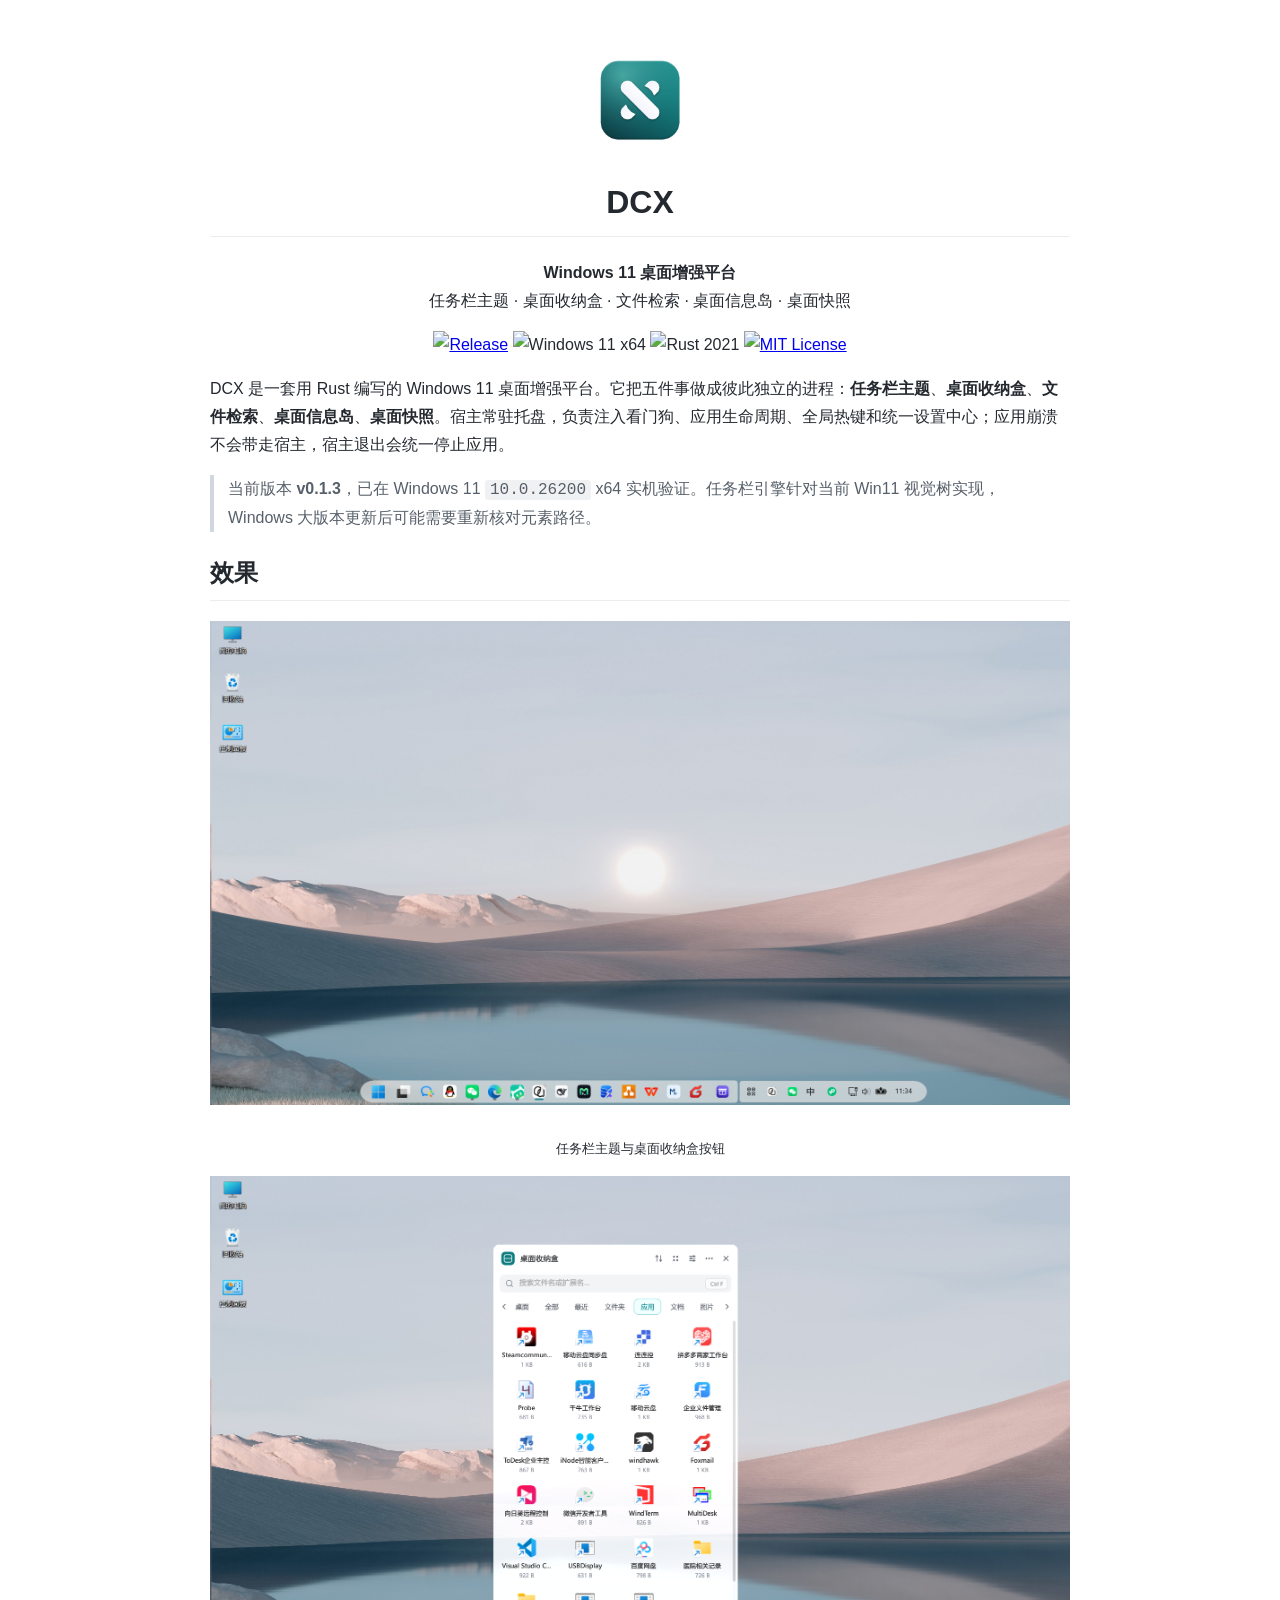
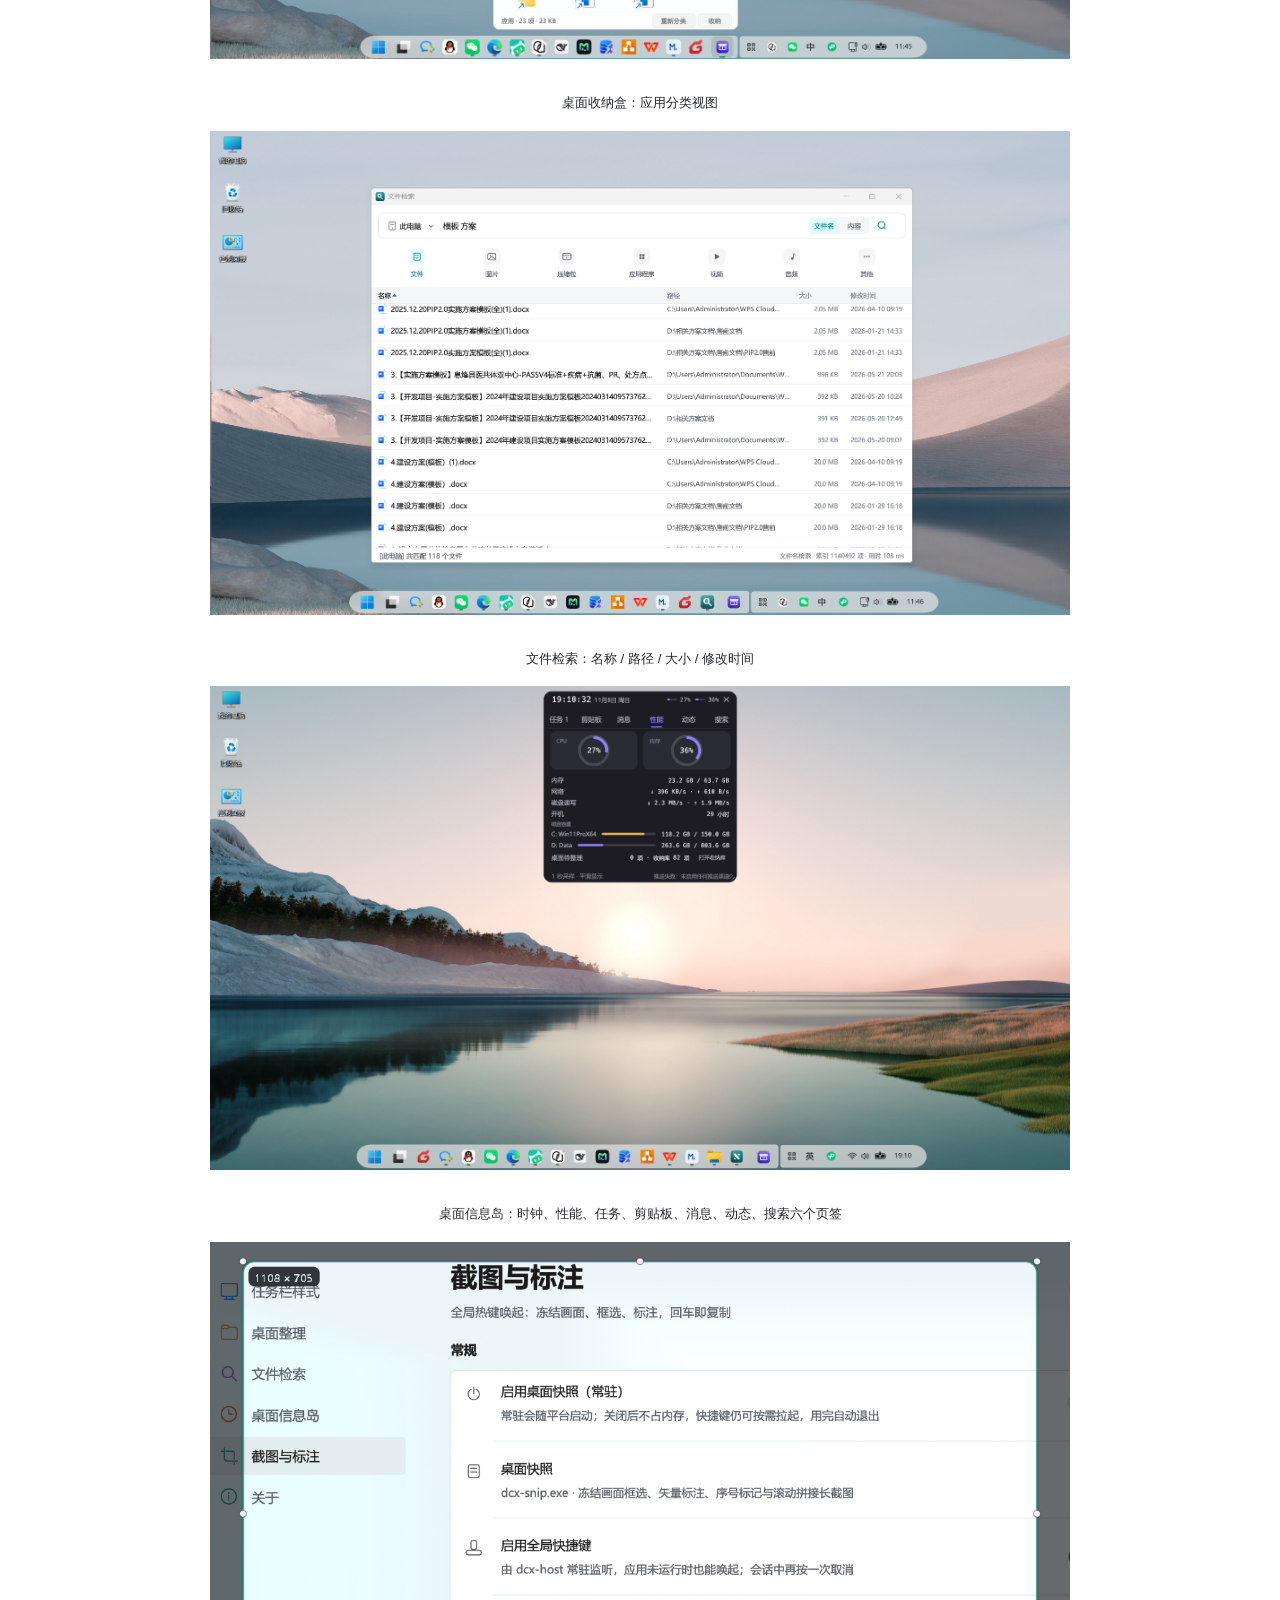
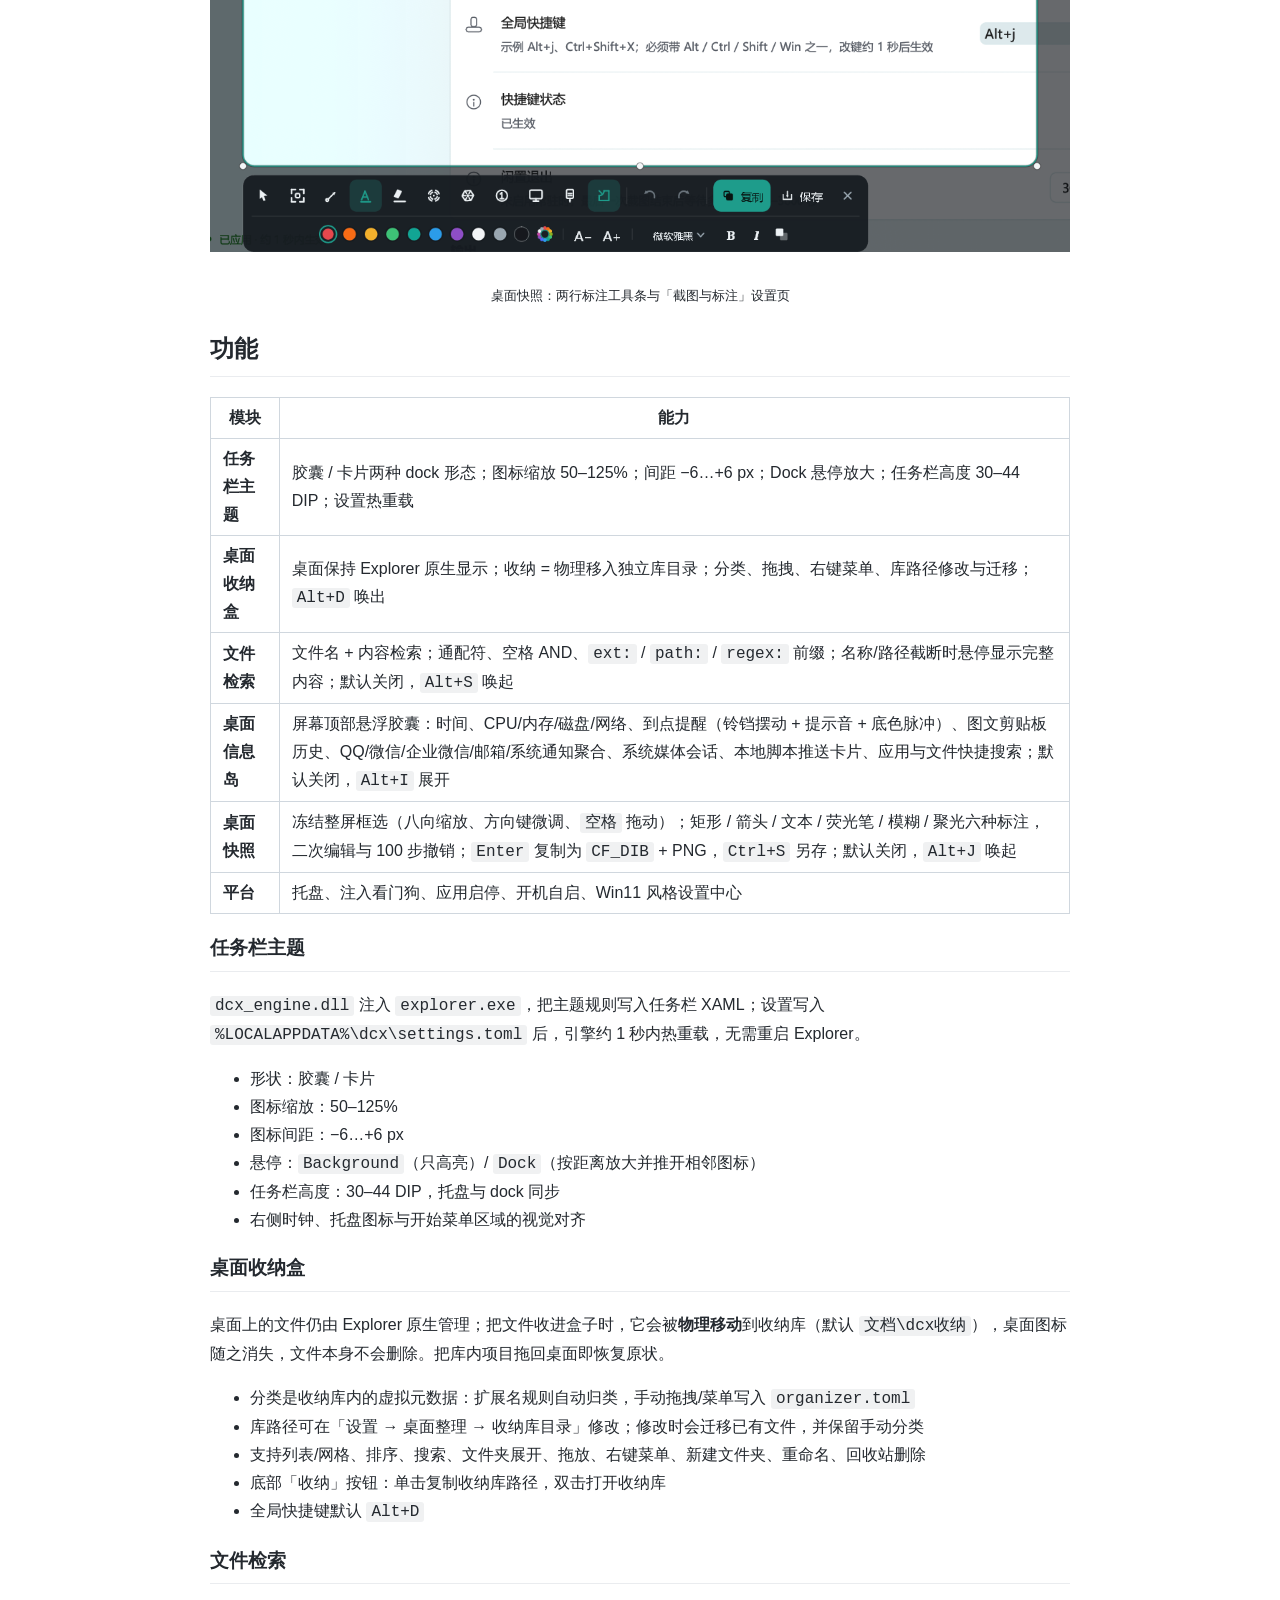
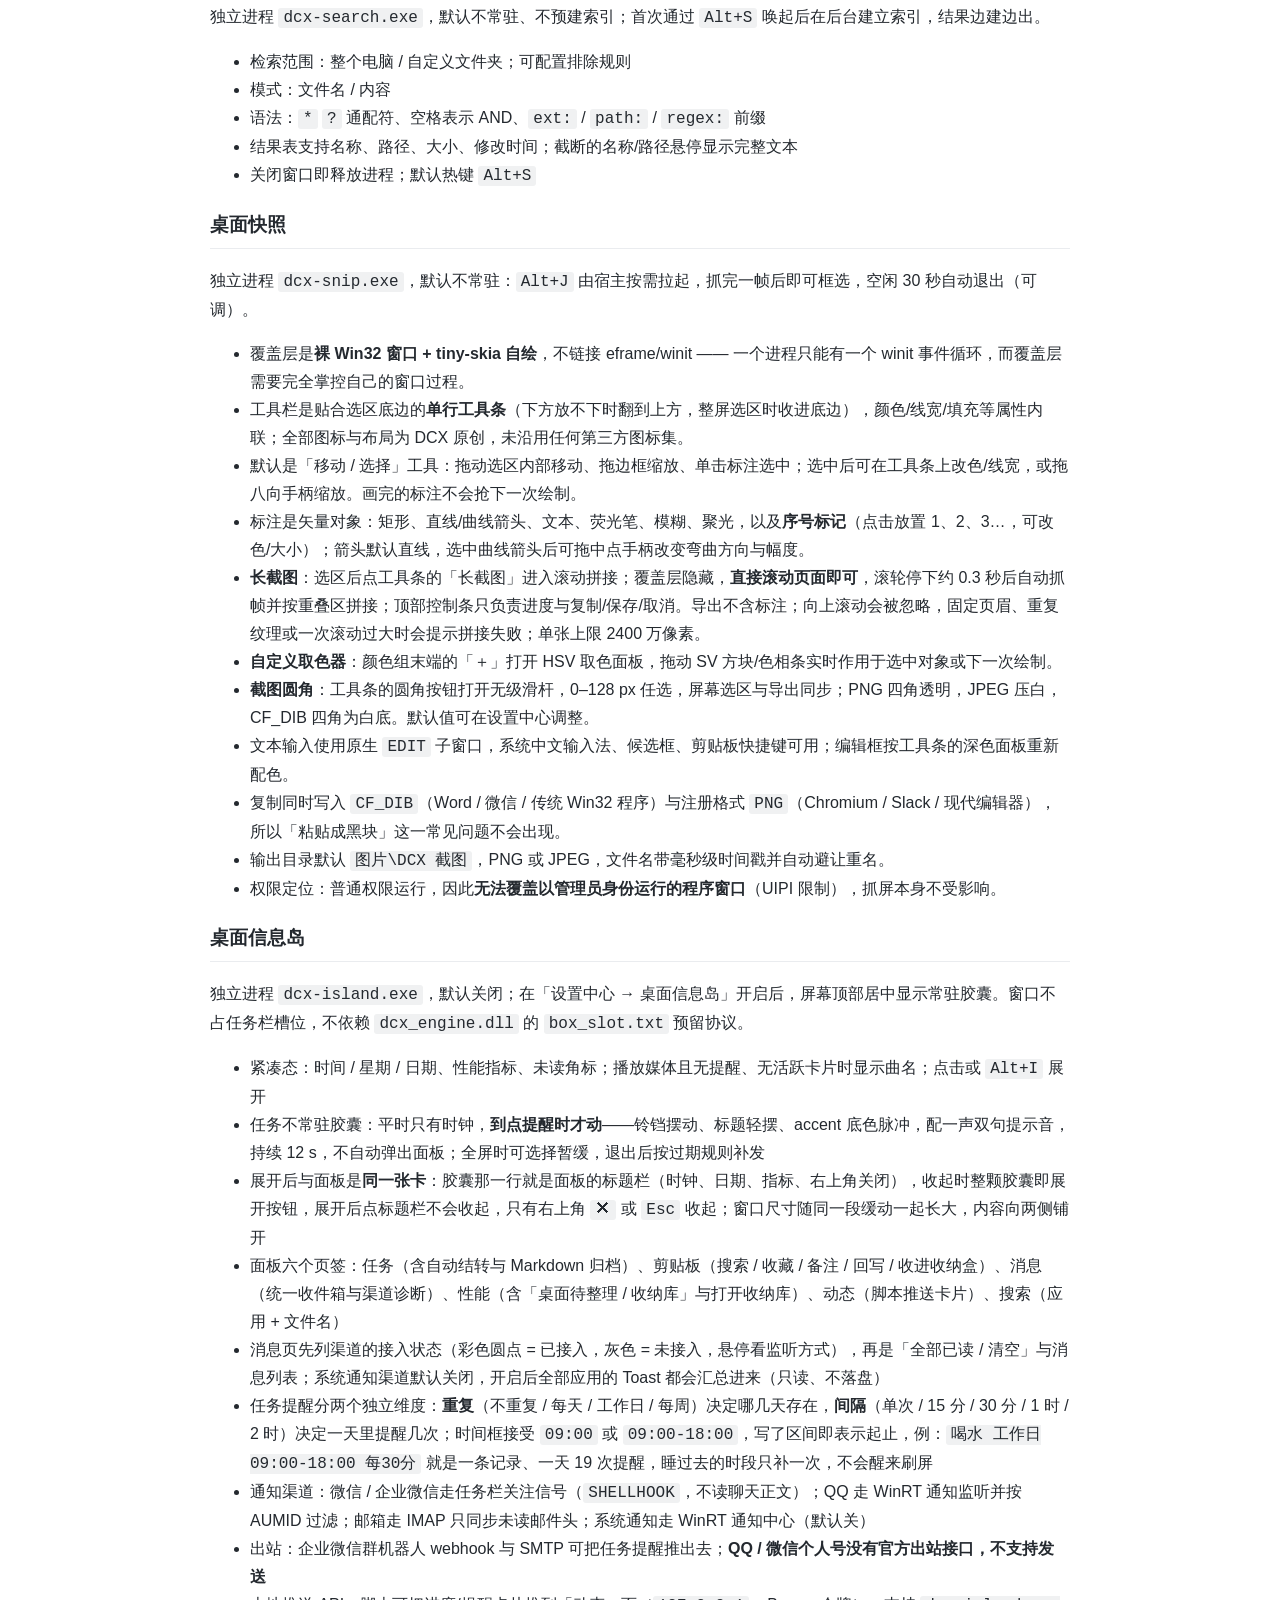
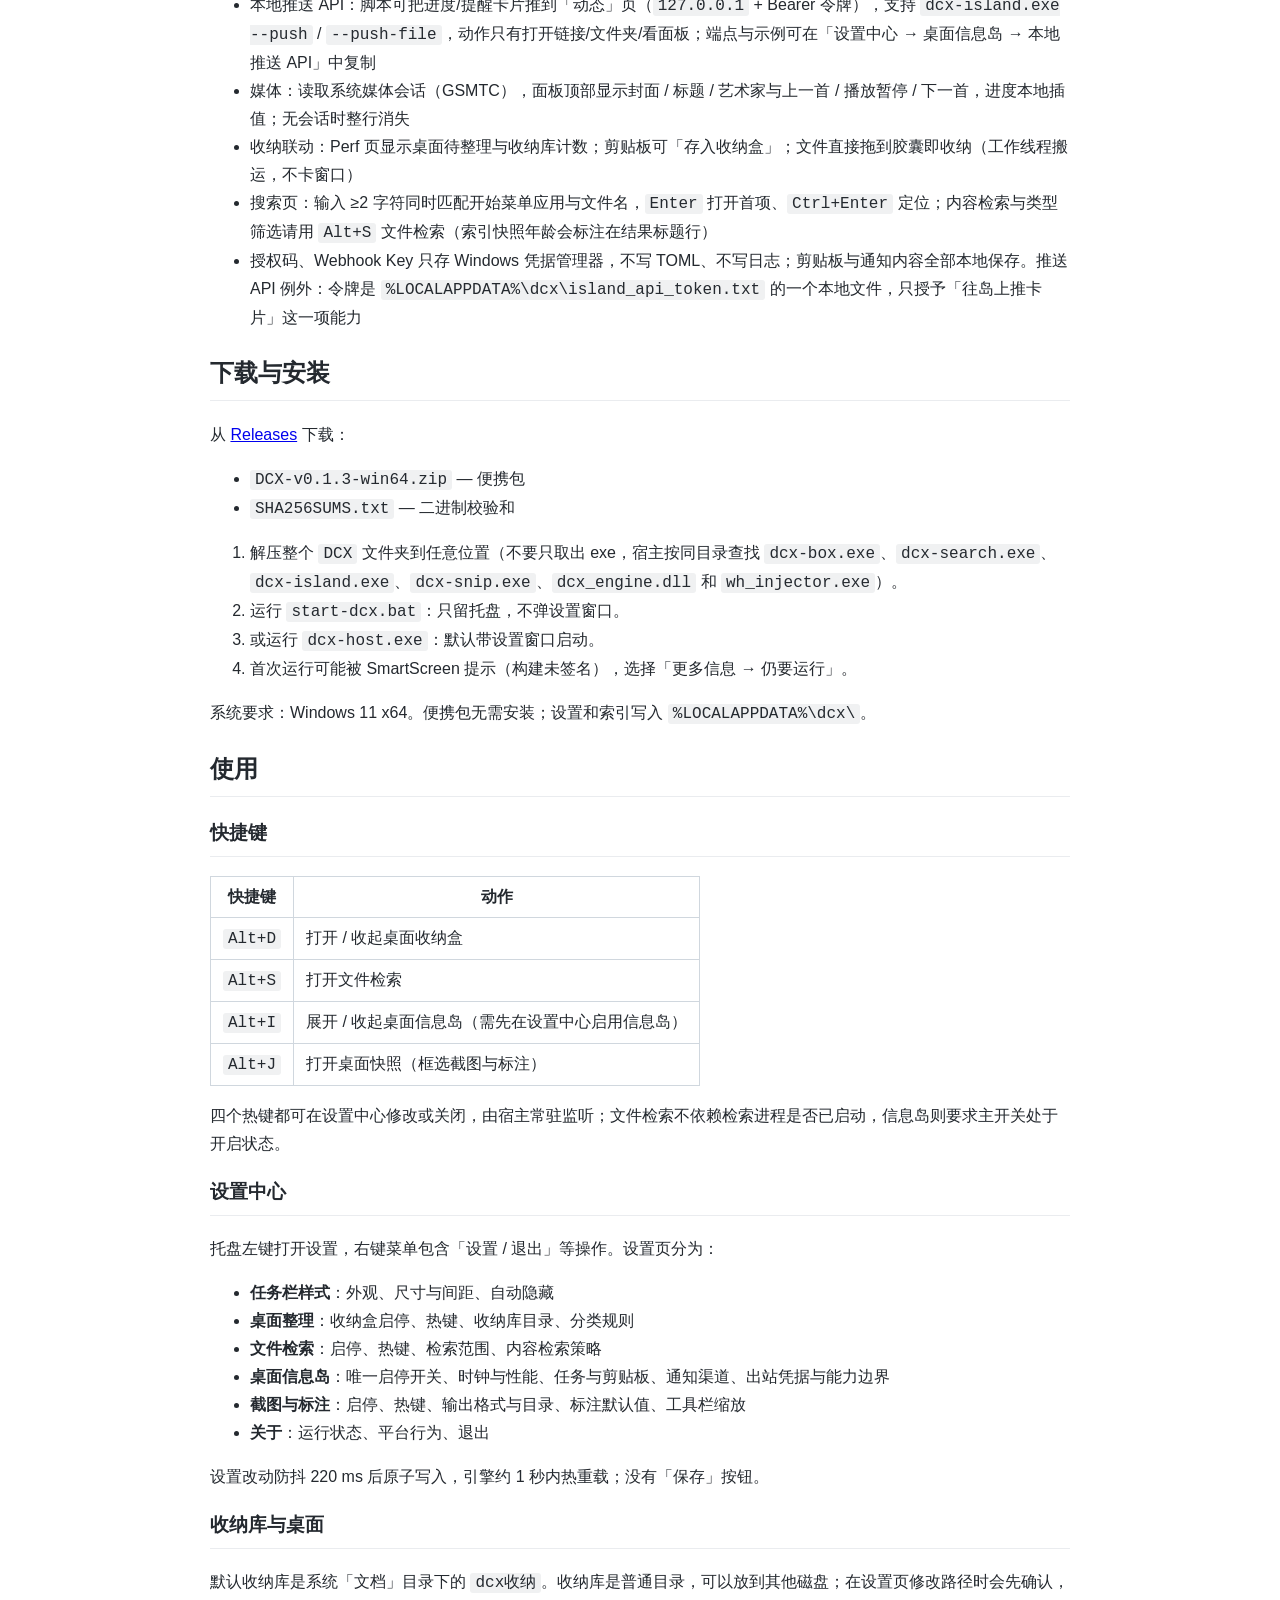
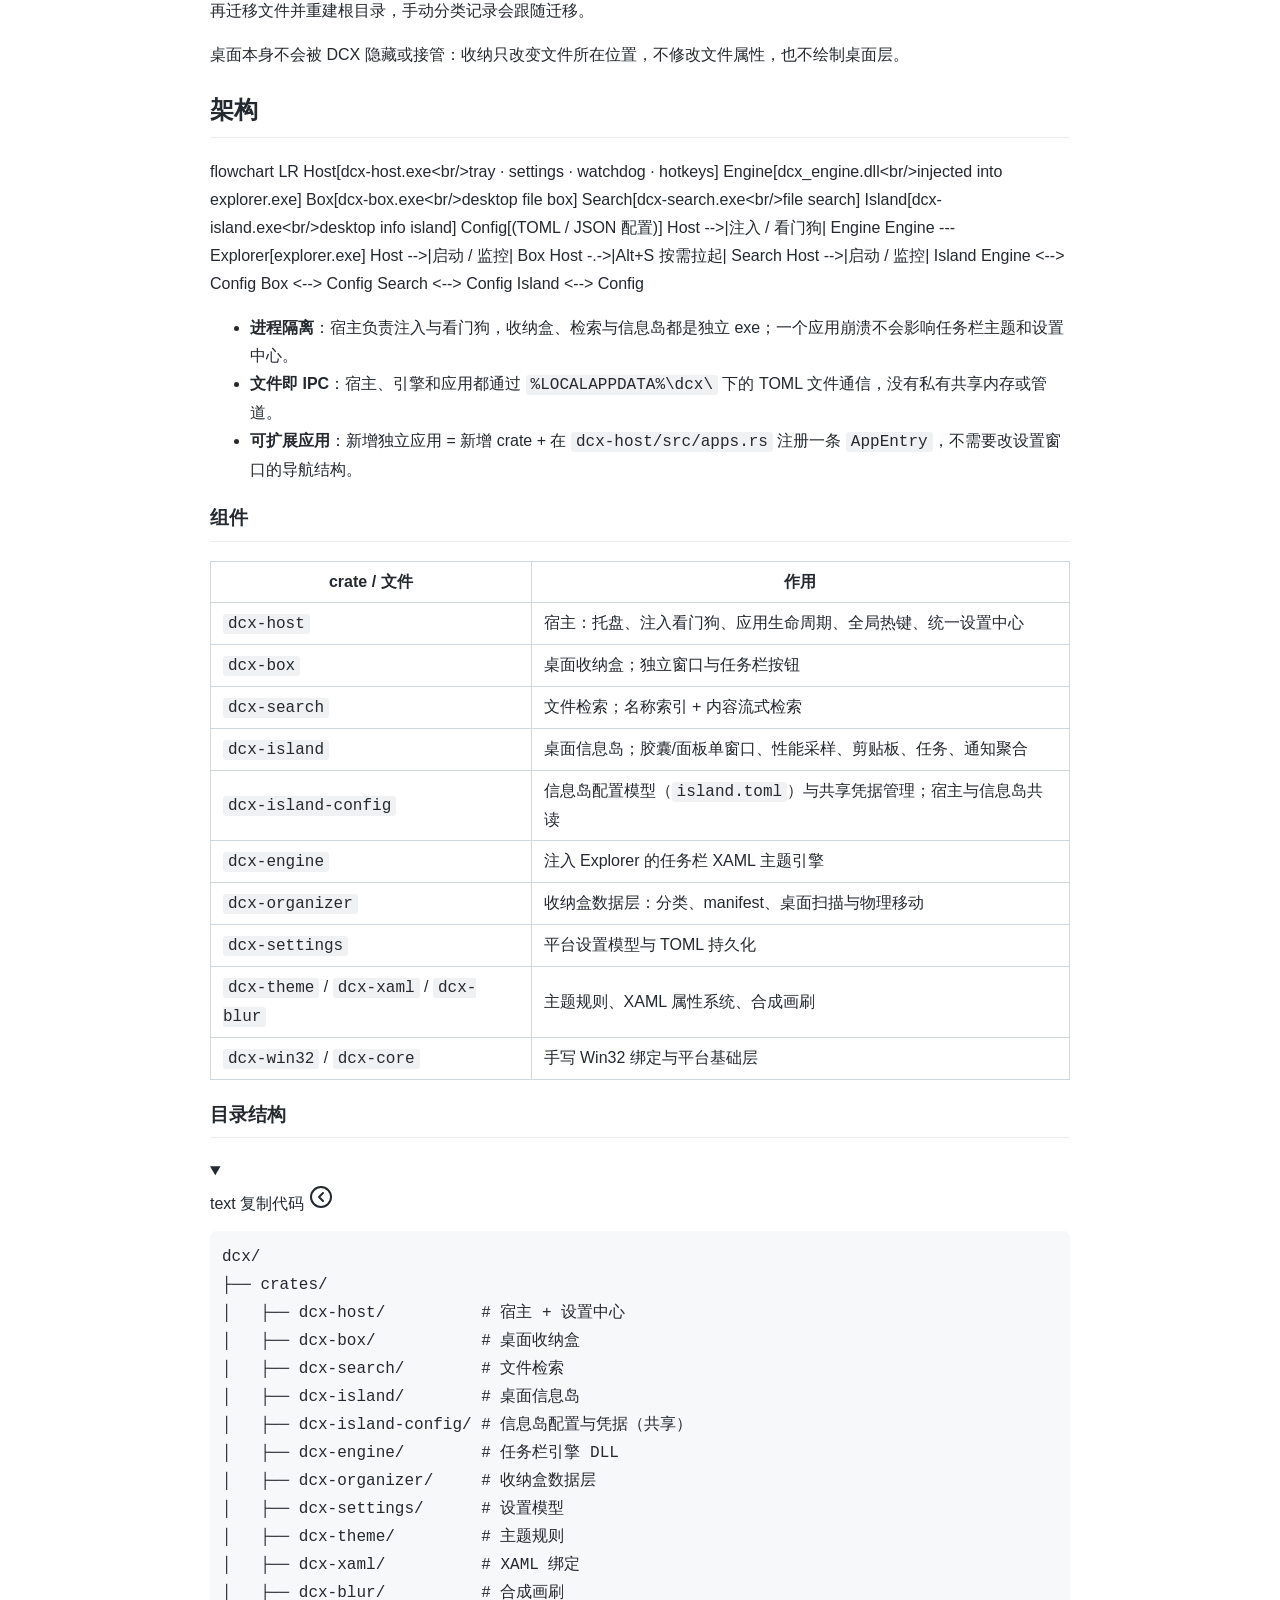
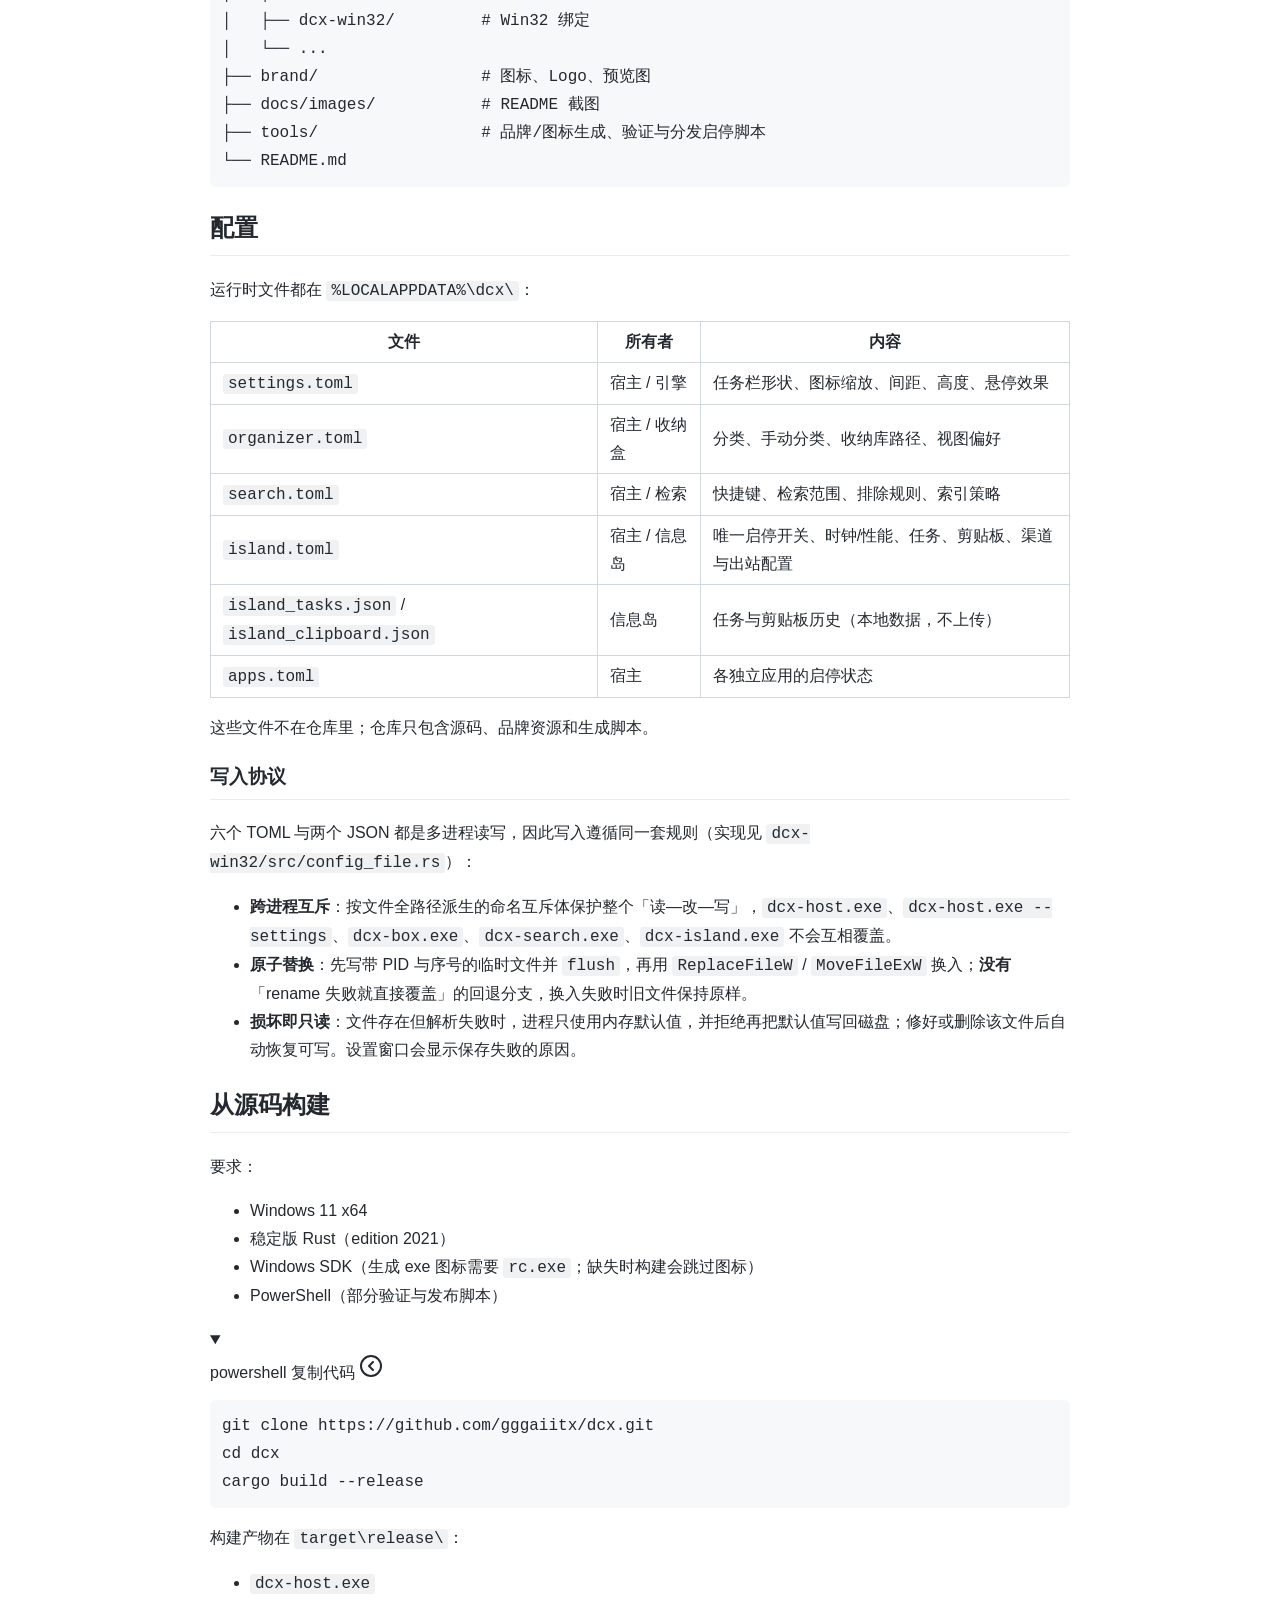
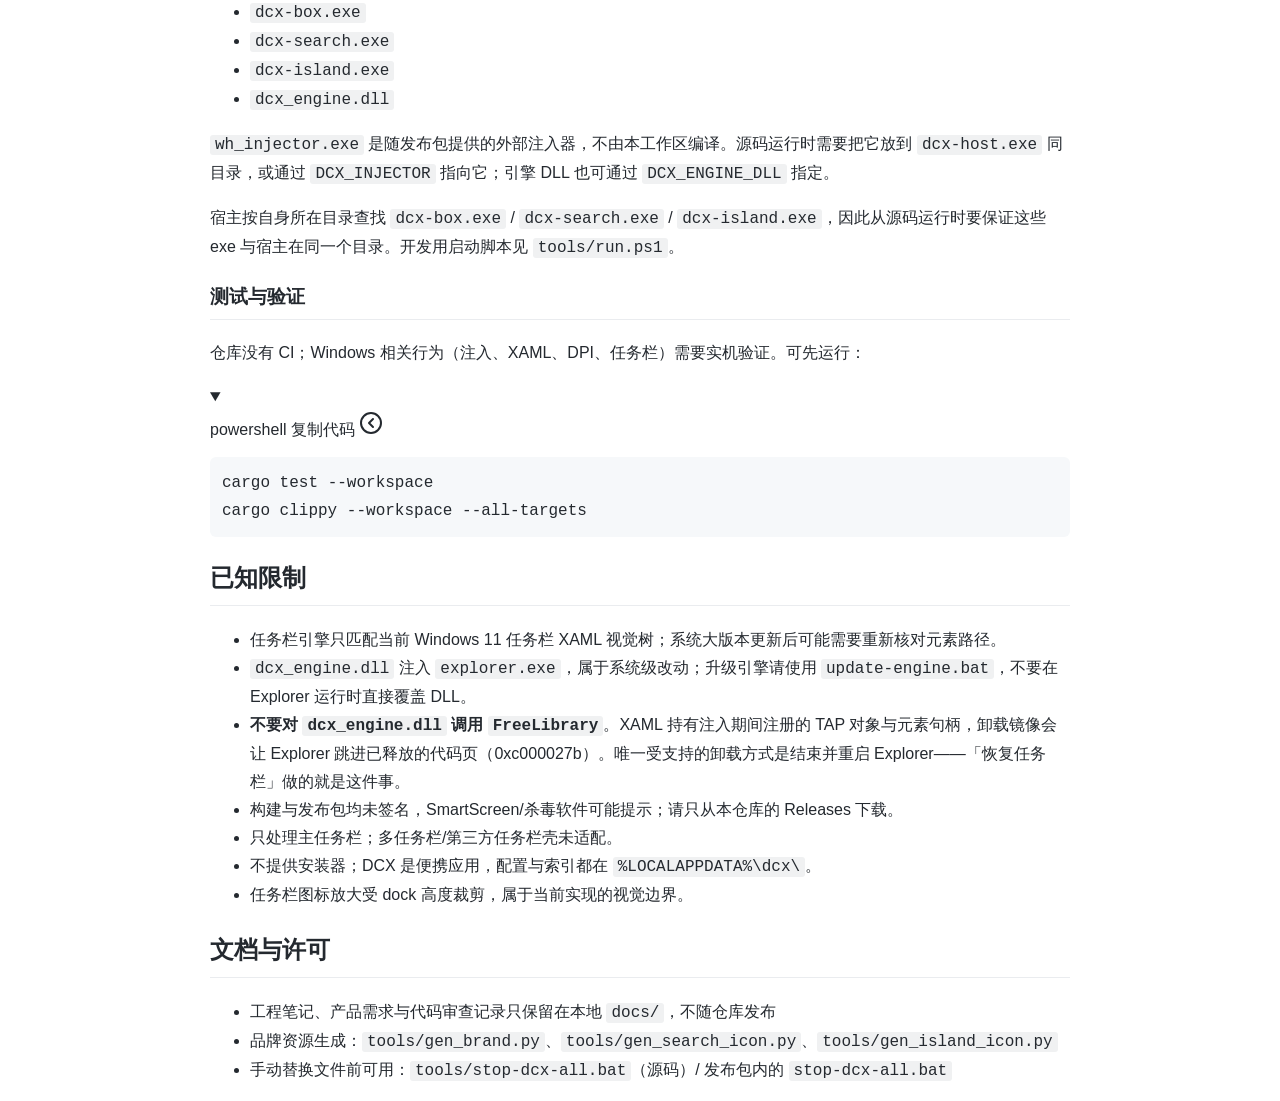
==== README.html @ f7fcd616 "release: v0.1.3 - 桌面快照、平台能力降级与设置中心更新" ====
<!doctype html>
<html lang="zh-CN">
<head>
<meta charset="utf-8">
<title>README.md</title>
<style>
  body { font-family: "Microsoft YaHei", "PingFang SC", sans-serif; max-width: 860px; margin: 0 auto; padding: 40px 24px; line-height: 1.75; color: #24292f; }
  h1, h2, h3 { border-bottom: 1px solid #eaecef; padding-bottom: 6px; }
  pre { background: #f6f8fa; padding: 12px; border-radius: 6px; overflow: auto; }
  code { background: #f0f1f2; border-radius: 3px; padding: 1px 5px; font-family: Consolas, monospace; }
  pre code { background: transparent; padding: 0; }
  table { border-collapse: collapse; } th, td { border: 1px solid #d0d7de; padding: 6px 12px; }
  img { max-width: 100%; }
  blockquote { border-left: 4px solid #d0d7de; margin: 0; padding: 0 14px; color: #57606a; }
</style>
</head>
<body><p align="center">
  <img src="brand/icons/dcx-256.png" width="88" alt="DCX">
</p>
<h1 align="center">DCX</h1>
<p align="center">
  <b>Windows 11 桌面增强平台</b><br>
  任务栏主题 · 桌面收纳盒 · 文件检索 · 桌面信息岛 · 桌面快照
</p>
<p align="center">
  <a href="https://github.com/gggaiitx/dcx/releases/latest"><img src="https://img.shields.io/github/v/release/gggaiitx/dcx?style=flat-square&amp;color=0E7C7E" alt="Release"></a>
  <img src="https://img.shields.io/badge/Windows%2011-x64-0E7C7E?style=flat-square" alt="Windows 11 x64">
  <img src="https://img.shields.io/badge/Rust-2021-000000?style=flat-square&amp;logo=rust" alt="Rust 2021">
  <a href="LICENSE"><img src="https://img.shields.io/badge/License-MIT-0E7C7E?style=flat-square" alt="MIT License"></a>
</p>
<p data-line="18">DCX 是一套用 Rust 编写的 Windows 11 桌面增强平台。它把五件事做成彼此独立的进程：<strong>任务栏主题</strong>、<strong>桌面收纳盒</strong>、<strong>文件检索</strong>、<strong>桌面信息岛</strong>、<strong>桌面快照</strong>。宿主常驻托盘，负责注入看门狗、应用生命周期、全局热键和统一设置中心；应用崩溃不会带走宿主，宿主退出会统一停止应用。</p>
<blockquote data-line="20">
<p data-line="20">当前版本 <strong>v0.1.3</strong>，已在 Windows 11 <code>10.0.26200</code> x64 实机验证。任务栏引擎针对当前 Win11 视觉树实现，Windows 大版本更新后可能需要重新核对元素路径。</p>
</blockquote>
<h2 data-line="22" id="效果">效果</h2>
<p align="center">
  <img src="docs/images/desktop.png" alt="Windows 11 任务栏主题" width="100%">
</p>
<p align="center"><sub>任务栏主题与桌面收纳盒按钮</sub></p>
<p align="center">
  <img src="docs/images/box.png" alt="桌面收纳盒" width="100%">
</p>
<p align="center"><sub>桌面收纳盒：应用分类视图</sub></p>
<p align="center">
  <img src="docs/images/search.png" alt="文件检索" width="100%">
</p>
<p align="center"><sub>文件检索：名称 / 路径 / 大小 / 修改时间</sub></p>
<p align="center">
  <img src="docs/images/island.png" alt="桌面信息岛" width="100%">
</p>
<p align="center"><sub>桌面信息岛：时钟、性能、任务、剪贴板、消息、动态、搜索六个页签</sub></p>
<p align="center">
  <img src="docs/images/snip.png" alt="桌面快照" width="100%">
</p>
<p align="center"><sub>桌面快照：两行标注工具条与「截图与标注」设置页</sub></p>
<h2 data-line="44" id="功能">功能</h2>
<table data-line="46">
<thead data-line="46">
<tr data-line="46">
<th>模块</th>
<th>能力</th>
</tr>
</thead>
<tbody data-line="48">
<tr data-line="48">
<td><strong>任务栏主题</strong></td>
<td>胶囊 / 卡片两种 dock 形态；图标缩放 50–125%；间距 −6…+6 px；Dock 悬停放大；任务栏高度 30–44 DIP；设置热重载</td>
</tr>
<tr data-line="49">
<td><strong>桌面收纳盒</strong></td>
<td>桌面保持 Explorer 原生显示；收纳 = 物理移入独立库目录；分类、拖拽、右键菜单、库路径修改与迁移；<code>Alt+D</code> 唤出</td>
</tr>
<tr data-line="50">
<td><strong>文件检索</strong></td>
<td>文件名 + 内容检索；通配符、空格 AND、<code>ext:</code> / <code>path:</code> / <code>regex:</code> 前缀；名称/路径截断时悬停显示完整内容；默认关闭，<code>Alt+S</code> 唤起</td>
</tr>
<tr data-line="51">
<td><strong>桌面信息岛</strong></td>
<td>屏幕顶部悬浮胶囊：时间、CPU/内存/磁盘/网络、到点提醒（铃铛摆动 + 提示音 + 底色脉冲）、图文剪贴板历史、QQ/微信/企业微信/邮箱/系统通知聚合、系统媒体会话、本地脚本推送卡片、应用与文件快捷搜索；默认关闭，<code>Alt+I</code> 展开</td>
</tr>
<tr data-line="52">
<td><strong>桌面快照</strong></td>
<td>冻结整屏框选（八向缩放、方向键微调、<code>空格</code> 拖动）；矩形 / 箭头 / 文本 / 荧光笔 / 模糊 / 聚光六种标注，二次编辑与 100 步撤销；<code>Enter</code> 复制为 <code>CF_DIB</code> + PNG，<code>Ctrl+S</code> 另存；默认关闭，<code>Alt+J</code> 唤起</td>
</tr>
<tr data-line="53">
<td><strong>平台</strong></td>
<td>托盘、注入看门狗、应用启停、开机自启、Win11 风格设置中心</td>
</tr>
</tbody>
</table>
<h3 data-line="55" id="任务栏主题">任务栏主题</h3>
<p data-line="57"><code>dcx_engine.dll</code> 注入 <code>explorer.exe</code>，把主题规则写入任务栏 XAML；设置写入 <code>%LOCALAPPDATA%\dcx\settings.toml</code> 后，引擎约 1 秒内热重载，无需重启 Explorer。</p>
<ul data-line="59">
<li data-line="59">形状：胶囊 / 卡片</li>
<li data-line="60">图标缩放：50–125%</li>
<li data-line="61">图标间距：−6…+6 px</li>
<li data-line="62">悬停：<code>Background</code>（只高亮）/ <code>Dock</code>（按距离放大并推开相邻图标）</li>
<li data-line="63">任务栏高度：30–44 DIP，托盘与 dock 同步</li>
<li data-line="64">右侧时钟、托盘图标与开始菜单区域的视觉对齐</li>
</ul>
<h3 data-line="66" id="桌面收纳盒">桌面收纳盒</h3>
<p data-line="68">桌面上的文件仍由 Explorer 原生管理；把文件收进盒子时，它会被<strong>物理移动</strong>到收纳库（默认 <code>文档\dcx收纳</code>），桌面图标随之消失，文件本身不会删除。把库内项目拖回桌面即恢复原状。</p>
<ul data-line="70">
<li data-line="70">分类是收纳库内的虚拟元数据：扩展名规则自动归类，手动拖拽/菜单写入 <code>organizer.toml</code></li>
<li data-line="71">库路径可在「设置 → 桌面整理 → 收纳库目录」修改；修改时会迁移已有文件，并保留手动分类</li>
<li data-line="72">支持列表/网格、排序、搜索、文件夹展开、拖放、右键菜单、新建文件夹、重命名、回收站删除</li>
<li data-line="73">底部「收纳」按钮：单击复制收纳库路径，双击打开收纳库</li>
<li data-line="74">全局快捷键默认 <code>Alt+D</code></li>
</ul>
<h3 data-line="76" id="文件检索">文件检索</h3>
<p data-line="78">独立进程 <code>dcx-search.exe</code>，默认不常驻、不预建索引；首次通过 <code>Alt+S</code> 唤起后在后台建立索引，结果边建边出。</p>
<ul data-line="80">
<li data-line="80">检索范围：整个电脑 / 自定义文件夹；可配置排除规则</li>
<li data-line="81">模式：文件名 / 内容</li>
<li data-line="82">语法：<code>*</code> <code>?</code> 通配符、空格表示 AND、<code>ext:</code> / <code>path:</code> / <code>regex:</code> 前缀</li>
<li data-line="83">结果表支持名称、路径、大小、修改时间；截断的名称/路径悬停显示完整文本</li>
<li data-line="84">关闭窗口即释放进程；默认热键 <code>Alt+S</code></li>
</ul>
<h3 data-line="86" id="桌面快照">桌面快照</h3>
<p data-line="88">独立进程 <code>dcx-snip.exe</code>，默认不常驻：<code>Alt+J</code> 由宿主按需拉起，抓完一帧后即可框选，空闲 30 秒自动退出（可调）。</p>
<ul data-line="90">
<li data-line="90">覆盖层是<strong>裸 Win32 窗口 + tiny-skia 自绘</strong>，不链接 eframe/winit —— 一个进程只能有一个 winit 事件循环，而覆盖层需要完全掌控自己的窗口过程。</li>
<li data-line="91">工具栏是贴合选区底边的<strong>单行工具条</strong>（下方放不下时翻到上方，整屏选区时收进底边），颜色/线宽/填充等属性内联；全部图标与布局为 DCX 原创，未沿用任何第三方图标集。</li>
<li data-line="92">默认是「移动 / 选择」工具：拖动选区内部移动、拖边框缩放、单击标注选中；选中后可在工具条上改色/线宽，或拖八向手柄缩放。画完的标注不会抢下一次绘制。</li>
<li data-line="93">标注是矢量对象：矩形、直线/曲线箭头、文本、荧光笔、模糊、聚光，以及<strong>序号标记</strong>（点击放置 1、2、3…，可改色/大小）；箭头默认直线，选中曲线箭头后可拖中点手柄改变弯曲方向与幅度。</li>
<li data-line="94"><strong>长截图</strong>：选区后点工具条的「长截图」进入滚动拼接；覆盖层隐藏，<strong>直接滚动页面即可</strong>，滚轮停下约 0.3 秒后自动抓帧并按重叠区拼接；顶部控制条只负责进度与复制/保存/取消。导出不含标注；向上滚动会被忽略，固定页眉、重复纹理或一次滚动过大时会提示拼接失败；单张上限 2400 万像素。</li>
<li data-line="95"><strong>自定义取色器</strong>：颜色组末端的「＋」打开 HSV 取色面板，拖动 SV 方块/色相条实时作用于选中对象或下一次绘制。</li>
<li data-line="96"><strong>截图圆角</strong>：工具条的圆角按钮打开无级滑杆，0–128 px 任选，屏幕选区与导出同步；PNG 四角透明，JPEG 压白，CF_DIB 四角为白底。默认值可在设置中心调整。</li>
<li data-line="97">文本输入使用原生 <code>EDIT</code> 子窗口，系统中文输入法、候选框、剪贴板快捷键可用；编辑框按工具条的深色面板重新配色。</li>
<li data-line="98">复制同时写入 <code>CF_DIB</code>（Word / 微信 / 传统 Win32 程序）与注册格式 <code>PNG</code>（Chromium / Slack / 现代编辑器），所以「粘贴成黑块」这一常见问题不会出现。</li>
<li data-line="99">输出目录默认 <code>图片\DCX 截图</code>，PNG 或 JPEG，文件名带毫秒级时间戳并自动避让重名。</li>
<li data-line="100">权限定位：普通权限运行，因此<strong>无法覆盖以管理员身份运行的程序窗口</strong>（UIPI 限制），抓屏本身不受影响。</li>
</ul>
<h3 data-line="102" id="桌面信息岛">桌面信息岛</h3>
<p data-line="104">独立进程 <code>dcx-island.exe</code>，默认关闭；在「设置中心 → 桌面信息岛」开启后，屏幕顶部居中显示常驻胶囊。窗口不占任务栏槽位，不依赖 <code>dcx_engine.dll</code> 的 <code>box_slot.txt</code> 预留协议。</p>
<ul data-line="106">
<li data-line="106">紧凑态：时间 / 星期 / 日期、性能指标、未读角标；播放媒体且无提醒、无活跃卡片时显示曲名；点击或 <code>Alt+I</code> 展开</li>
<li data-line="107">任务不常驻胶囊：平时只有时钟，<strong>到点提醒时才动</strong>——铃铛摆动、标题轻摆、accent 底色脉冲，配一声双句提示音，持续 12 s，不自动弹出面板；全屏时可选择暂缓，退出后按过期规则补发</li>
<li data-line="108">展开后与面板是<strong>同一张卡</strong>：胶囊那一行就是面板的标题栏（时钟、日期、指标、右上角关闭），收起时整颗胶囊即展开按钮，展开后点标题栏不会收起，只有右上角 <code>✕</code> 或 <code>Esc</code> 收起；窗口尺寸随同一段缓动一起长大，内容向两侧铺开</li>
<li data-line="109">面板六个页签：任务（含自动结转与 Markdown 归档）、剪贴板（搜索 / 收藏 / 备注 / 回写 / 收进收纳盒）、消息（统一收件箱与渠道诊断）、性能（含「桌面待整理 / 收纳库」与打开收纳库）、动态（脚本推送卡片）、搜索（应用 + 文件名）</li>
<li data-line="110">消息页先列渠道的接入状态（彩色圆点 = 已接入，灰色 = 未接入，悬停看监听方式），再是「全部已读 / 清空」与消息列表；系统通知渠道默认关闭，开启后全部应用的 Toast 都会汇总进来（只读、不落盘）</li>
<li data-line="111">任务提醒分两个独立维度：<strong>重复</strong>（不重复 / 每天 / 工作日 / 每周）决定哪几天存在，<strong>间隔</strong>（单次 / 15 分 / 30 分 / 1 时 / 2 时）决定一天里提醒几次；时间框接受 <code>09:00</code> 或 <code>09:00-18:00</code>，写了区间即表示起止，例：<code>喝水 工作日 09:00-18:00 每30分</code> 就是一条记录、一天 19 次提醒，睡过去的时段只补一次，不会醒来刷屏</li>
<li data-line="112">通知渠道：微信 / 企业微信走任务栏关注信号（<code>SHELLHOOK</code>，不读聊天正文）；QQ 走 WinRT 通知监听并按 AUMID 过滤；邮箱走 IMAP 只同步未读邮件头；系统通知走 WinRT 通知中心（默认关）</li>
<li data-line="113">出站：企业微信群机器人 webhook 与 SMTP 可把任务提醒推出去；<strong>QQ / 微信个人号没有官方出站接口，不支持发送</strong></li>
<li data-line="114">本地推送 API：脚本可把进度/提醒卡片推到「动态」页（<code>127.0.0.1</code> + Bearer 令牌），支持 <code>dcx-island.exe --push</code> / <code>--push-file</code>，动作只有打开链接/文件夹/看面板；端点与示例可在「设置中心 → 桌面信息岛 → 本地推送 API」中复制</li>
<li data-line="115">媒体：读取系统媒体会话（GSMTC），面板顶部显示封面 / 标题 / 艺术家与上一首 / 播放暂停 / 下一首，进度本地插值；无会话时整行消失</li>
<li data-line="116">收纳联动：Perf 页显示桌面待整理与收纳库计数；剪贴板可「存入收纳盒」；文件直接拖到胶囊即收纳（工作线程搬运，不卡窗口）</li>
<li data-line="117">搜索页：输入 ≥2 字符同时匹配开始菜单应用与文件名，<code>Enter</code> 打开首项、<code>Ctrl+Enter</code> 定位；内容检索与类型筛选请用 <code>Alt+S</code> 文件检索（索引快照年龄会标注在结果标题行）</li>
<li data-line="118">授权码、Webhook Key 只存 Windows 凭据管理器，不写 TOML、不写日志；剪贴板与通知内容全部本地保存。推送 API 例外：令牌是 <code>%LOCALAPPDATA%\dcx\island_api_token.txt</code> 的一个本地文件，只授予「往岛上推卡片」这一项能力</li>
</ul>
<h2 data-line="120" id="下载与安装">下载与安装</h2>
<p data-line="122">从 <a href="https://github.com/gggaiitx/dcx/releases/latest">Releases</a> 下载：</p>
<ul data-line="124">
<li data-line="124"><code>DCX-v0.1.3-win64.zip</code> — 便携包</li>
<li data-line="125"><code>SHA256SUMS.txt</code> — 二进制校验和</li>
</ul>
<ol data-line="127">
<li data-line="127">解压整个 <code>DCX</code> 文件夹到任意位置（不要只取出 exe，宿主按同目录查找 <code>dcx-box.exe</code>、<code>dcx-search.exe</code>、<code>dcx-island.exe</code>、<code>dcx-snip.exe</code>、<code>dcx_engine.dll</code> 和 <code>wh_injector.exe</code>）。</li>
<li data-line="128">运行 <code>start-dcx.bat</code>：只留托盘，不弹设置窗口。</li>
<li data-line="129">或运行 <code>dcx-host.exe</code>：默认带设置窗口启动。</li>
<li data-line="130">首次运行可能被 SmartScreen 提示（构建未签名），选择「更多信息 → 仍要运行」。</li>
</ol>
<p data-line="132">系统要求：Windows 11 x64。便携包无需安装；设置和索引写入 <code>%LOCALAPPDATA%\dcx\</code>。</p>
<h2 data-line="134" id="使用">使用</h2>
<h3 data-line="136" id="快捷键">快捷键</h3>
<table data-line="138">
<thead data-line="138">
<tr data-line="138">
<th>快捷键</th>
<th>动作</th>
</tr>
</thead>
<tbody data-line="140">
<tr data-line="140">
<td><code>Alt+D</code></td>
<td>打开 / 收起桌面收纳盒</td>
</tr>
<tr data-line="141">
<td><code>Alt+S</code></td>
<td>打开文件检索</td>
</tr>
<tr data-line="142">
<td><code>Alt+I</code></td>
<td>展开 / 收起桌面信息岛（需先在设置中心启用信息岛）</td>
</tr>
<tr data-line="143">
<td><code>Alt+J</code></td>
<td>打开桌面快照（框选截图与标注）</td>
</tr>
</tbody>
</table>
<p data-line="145">四个热键都可在设置中心修改或关闭，由宿主常驻监听；文件检索不依赖检索进程是否已启动，信息岛则要求主开关处于开启状态。</p>
<h3 data-line="147" id="设置中心">设置中心</h3>
<p data-line="149">托盘左键打开设置，右键菜单包含「设置 / 退出」等操作。设置页分为：</p>
<ul data-line="151">
<li data-line="151"><strong>任务栏样式</strong>：外观、尺寸与间距、自动隐藏</li>
<li data-line="152"><strong>桌面整理</strong>：收纳盒启停、热键、收纳库目录、分类规则</li>
<li data-line="153"><strong>文件检索</strong>：启停、热键、检索范围、内容检索策略</li>
<li data-line="154"><strong>桌面信息岛</strong>：唯一启停开关、时钟与性能、任务与剪贴板、通知渠道、出站凭据与能力边界</li>
<li data-line="155"><strong>截图与标注</strong>：启停、热键、输出格式与目录、标注默认值、工具栏缩放</li>
<li data-line="156"><strong>关于</strong>：运行状态、平台行为、退出</li>
</ul>
<p data-line="158">设置改动防抖 220 ms 后原子写入，引擎约 1 秒内热重载；没有「保存」按钮。</p>
<h3 data-line="160" id="收纳库与桌面">收纳库与桌面</h3>
<p data-line="162">默认收纳库是系统「文档」目录下的 <code>dcx收纳</code>。收纳库是普通目录，可以放到其他磁盘；在设置页修改路径时会先确认，再迁移文件并重建根目录，手动分类记录会跟随迁移。</p>
<p data-line="164">桌面本身不会被 DCX 隐藏或接管：收纳只改变文件所在位置，不修改文件属性，也不绘制桌面层。</p>
<h2 data-line="166" id="架构">架构</h2>
<div class="md-editor-mermaid" data-mermaid-theme="light" data-closed="true" data-line="168">flowchart LR
  Host[dcx-host.exe&lt;br/&gt;tray · settings · watchdog · hotkeys]
  Engine[dcx_engine.dll&lt;br/&gt;injected into explorer.exe]
  Box[dcx-box.exe&lt;br/&gt;desktop file box]
  Search[dcx-search.exe&lt;br/&gt;file search]
  Island[dcx-island.exe&lt;br/&gt;desktop info island]
  Config[(TOML / JSON 配置)]

  Host --&gt;|注入 / 看门狗| Engine
  Engine --- Explorer[explorer.exe]
  Host --&gt;|启动 / 监控| Box
  Host -.-&gt;|Alt+S 按需拉起| Search
  Host --&gt;|启动 / 监控| Island
  Engine &lt;--&gt; Config
  Box &lt;--&gt; Config
  Search &lt;--&gt; Config
  Island &lt;--&gt; Config</div><ul data-line="188">
<li data-line="188"><strong>进程隔离</strong>：宿主负责注入与看门狗，收纳盒、检索与信息岛都是独立 exe；一个应用崩溃不会影响任务栏主题和设置中心。</li>
<li data-line="189"><strong>文件即 IPC</strong>：宿主、引擎和应用都通过 <code>%LOCALAPPDATA%\dcx\</code> 下的 TOML 文件通信，没有私有共享内存或管道。</li>
<li data-line="190"><strong>可扩展应用</strong>：新增独立应用 = 新增 crate + 在 <code>dcx-host/src/apps.rs</code> 注册一条 <code>AppEntry</code>，不需要改设置窗口的导航结构。</li>
</ul>
<h3 data-line="192" id="组件">组件</h3>
<table data-line="194">
<thead data-line="194">
<tr data-line="194">
<th>crate / 文件</th>
<th>作用</th>
</tr>
</thead>
<tbody data-line="196">
<tr data-line="196">
<td><code>dcx-host</code></td>
<td>宿主：托盘、注入看门狗、应用生命周期、全局热键、统一设置中心</td>
</tr>
<tr data-line="197">
<td><code>dcx-box</code></td>
<td>桌面收纳盒；独立窗口与任务栏按钮</td>
</tr>
<tr data-line="198">
<td><code>dcx-search</code></td>
<td>文件检索；名称索引 + 内容流式检索</td>
</tr>
<tr data-line="199">
<td><code>dcx-island</code></td>
<td>桌面信息岛；胶囊/面板单窗口、性能采样、剪贴板、任务、通知聚合</td>
</tr>
<tr data-line="200">
<td><code>dcx-island-config</code></td>
<td>信息岛配置模型（<code>island.toml</code>）与共享凭据管理；宿主与信息岛共读</td>
</tr>
<tr data-line="201">
<td><code>dcx-engine</code></td>
<td>注入 Explorer 的任务栏 XAML 主题引擎</td>
</tr>
<tr data-line="202">
<td><code>dcx-organizer</code></td>
<td>收纳盒数据层：分类、manifest、桌面扫描与物理移动</td>
</tr>
<tr data-line="203">
<td><code>dcx-settings</code></td>
<td>平台设置模型与 TOML 持久化</td>
</tr>
<tr data-line="204">
<td><code>dcx-theme</code> / <code>dcx-xaml</code> / <code>dcx-blur</code></td>
<td>主题规则、XAML 属性系统、合成画刷</td>
</tr>
<tr data-line="205">
<td><code>dcx-win32</code> / <code>dcx-core</code></td>
<td>手写 Win32 绑定与平台基础层</td>
</tr>
</tbody>
</table>
<h3 data-line="207" id="目录结构">目录结构</h3>

        <details data-line="209" class="md-editor-code" open="">
          <summary class="md-editor-code-head">
            <div class="md-editor-code-flag"><span></span><span></span><span></span></div>
            <div class="md-editor-code-action">
              <span class="md-editor-code-lang">text</span>
              <span class="md-editor-copy-button" data-tips="复制代码">复制代码</span>
              
              <span class="md-editor-collapse-tips"><svg xmlns="http://www.w3.org/2000/svg" width="24" height="24" viewBox="0 0 24 24" fill="none" stroke="currentColor" stroke-width="2" stroke-linecap="round" stroke-linejoin="round" class="lucide lucide-circle-chevron-left md-editor-icon"><circle cx="12" cy="12" r="10"></circle><path d="m14 16-4-4 4-4"></path></svg></span>
            </div>
          </summary>
          <pre><code class="language-text"><span class="md-editor-code-block-lines" style="--md-code-line-number-width: 2.5ch;"><span class="md-editor-code-line md-editor-code-line-numbered"><span aria-hidden="true" data-line-number="1"></span><span class="md-editor-code-line-content">dcx/</span></span>
<span class="md-editor-code-line md-editor-code-line-numbered"><span aria-hidden="true" data-line-number="2"></span><span class="md-editor-code-line-content">├── crates/</span></span>
<span class="md-editor-code-line md-editor-code-line-numbered"><span aria-hidden="true" data-line-number="3"></span><span class="md-editor-code-line-content">│   ├── dcx-host/          # 宿主 + 设置中心</span></span>
<span class="md-editor-code-line md-editor-code-line-numbered"><span aria-hidden="true" data-line-number="4"></span><span class="md-editor-code-line-content">│   ├── dcx-box/           # 桌面收纳盒</span></span>
<span class="md-editor-code-line md-editor-code-line-numbered"><span aria-hidden="true" data-line-number="5"></span><span class="md-editor-code-line-content">│   ├── dcx-search/        # 文件检索</span></span>
<span class="md-editor-code-line md-editor-code-line-numbered"><span aria-hidden="true" data-line-number="6"></span><span class="md-editor-code-line-content">│   ├── dcx-island/        # 桌面信息岛</span></span>
<span class="md-editor-code-line md-editor-code-line-numbered"><span aria-hidden="true" data-line-number="7"></span><span class="md-editor-code-line-content">│   ├── dcx-island-config/ # 信息岛配置与凭据（共享）</span></span>
<span class="md-editor-code-line md-editor-code-line-numbered"><span aria-hidden="true" data-line-number="8"></span><span class="md-editor-code-line-content">│   ├── dcx-engine/        # 任务栏引擎 DLL</span></span>
<span class="md-editor-code-line md-editor-code-line-numbered"><span aria-hidden="true" data-line-number="9"></span><span class="md-editor-code-line-content">│   ├── dcx-organizer/     # 收纳盒数据层</span></span>
<span class="md-editor-code-line md-editor-code-line-numbered"><span aria-hidden="true" data-line-number="10"></span><span class="md-editor-code-line-content">│   ├── dcx-settings/      # 设置模型</span></span>
<span class="md-editor-code-line md-editor-code-line-numbered"><span aria-hidden="true" data-line-number="11"></span><span class="md-editor-code-line-content">│   ├── dcx-theme/         # 主题规则</span></span>
<span class="md-editor-code-line md-editor-code-line-numbered"><span aria-hidden="true" data-line-number="12"></span><span class="md-editor-code-line-content">│   ├── dcx-xaml/          # XAML 绑定</span></span>
<span class="md-editor-code-line md-editor-code-line-numbered"><span aria-hidden="true" data-line-number="13"></span><span class="md-editor-code-line-content">│   ├── dcx-blur/          # 合成画刷</span></span>
<span class="md-editor-code-line md-editor-code-line-numbered"><span aria-hidden="true" data-line-number="14"></span><span class="md-editor-code-line-content">│   ├── dcx-win32/         # Win32 绑定</span></span>
<span class="md-editor-code-line md-editor-code-line-numbered"><span aria-hidden="true" data-line-number="15"></span><span class="md-editor-code-line-content">│   └── ...</span></span>
<span class="md-editor-code-line md-editor-code-line-numbered"><span aria-hidden="true" data-line-number="16"></span><span class="md-editor-code-line-content">├── brand/                 # 图标、Logo、预览图</span></span>
<span class="md-editor-code-line md-editor-code-line-numbered"><span aria-hidden="true" data-line-number="17"></span><span class="md-editor-code-line-content">├── docs/images/           # README 截图</span></span>
<span class="md-editor-code-line md-editor-code-line-numbered"><span aria-hidden="true" data-line-number="18"></span><span class="md-editor-code-line-content">├── tools/                 # 品牌/图标生成、验证与分发启停脚本</span></span>
<span class="md-editor-code-line md-editor-code-line-numbered"><span aria-hidden="true" data-line-number="19"></span><span class="md-editor-code-line-content">└── README.md</span></span></span></code></pre>

        </details>
      <h2 data-line="231" id="配置">配置</h2>
<p data-line="233">运行时文件都在 <code>%LOCALAPPDATA%\dcx\</code>：</p>
<table data-line="235">
<thead data-line="235">
<tr data-line="235">
<th>文件</th>
<th>所有者</th>
<th>内容</th>
</tr>
</thead>
<tbody data-line="237">
<tr data-line="237">
<td><code>settings.toml</code></td>
<td>宿主 / 引擎</td>
<td>任务栏形状、图标缩放、间距、高度、悬停效果</td>
</tr>
<tr data-line="238">
<td><code>organizer.toml</code></td>
<td>宿主 / 收纳盒</td>
<td>分类、手动分类、收纳库路径、视图偏好</td>
</tr>
<tr data-line="239">
<td><code>search.toml</code></td>
<td>宿主 / 检索</td>
<td>快捷键、检索范围、排除规则、索引策略</td>
</tr>
<tr data-line="240">
<td><code>island.toml</code></td>
<td>宿主 / 信息岛</td>
<td>唯一启停开关、时钟/性能、任务、剪贴板、渠道与出站配置</td>
</tr>
<tr data-line="241">
<td><code>island_tasks.json</code> / <code>island_clipboard.json</code></td>
<td>信息岛</td>
<td>任务与剪贴板历史（本地数据，不上传）</td>
</tr>
<tr data-line="242">
<td><code>apps.toml</code></td>
<td>宿主</td>
<td>各独立应用的启停状态</td>
</tr>
</tbody>
</table>
<p data-line="244">这些文件不在仓库里；仓库只包含源码、品牌资源和生成脚本。</p>
<h3 data-line="246" id="写入协议">写入协议</h3>
<p data-line="248">六个 TOML 与两个 JSON 都是多进程读写，因此写入遵循同一套规则（实现见 <code>dcx-win32/src/config_file.rs</code>）：</p>
<ul data-line="250">
<li data-line="250"><strong>跨进程互斥</strong>：按文件全路径派生的命名互斥体保护整个「读—改—写」，<code>dcx-host.exe</code>、<code>dcx-host.exe --settings</code>、<code>dcx-box.exe</code>、<code>dcx-search.exe</code>、<code>dcx-island.exe</code> 不会互相覆盖。</li>
<li data-line="251"><strong>原子替换</strong>：先写带 PID 与序号的临时文件并 <code>flush</code>，再用 <code>ReplaceFileW</code> / <code>MoveFileExW</code> 换入；<strong>没有</strong>「rename 失败就直接覆盖」的回退分支，换入失败时旧文件保持原样。</li>
<li data-line="252"><strong>损坏即只读</strong>：文件存在但解析失败时，进程只使用内存默认值，并拒绝再把默认值写回磁盘；修好或删除该文件后自动恢复可写。设置窗口会显示保存失败的原因。</li>
</ul>
<h2 data-line="254" id="从源码构建">从源码构建</h2>
<p data-line="256">要求：</p>
<ul data-line="258">
<li data-line="258">Windows 11 x64</li>
<li data-line="259">稳定版 Rust（edition 2021）</li>
<li data-line="260">Windows SDK（生成 exe 图标需要 <code>rc.exe</code>；缺失时构建会跳过图标）</li>
<li data-line="261">PowerShell（部分验证与发布脚本）</li>
</ul>

        <details data-line="263" class="md-editor-code" open="">
          <summary class="md-editor-code-head">
            <div class="md-editor-code-flag"><span></span><span></span><span></span></div>
            <div class="md-editor-code-action">
              <span class="md-editor-code-lang">powershell</span>
              <span class="md-editor-copy-button" data-tips="复制代码">复制代码</span>
              
              <span class="md-editor-collapse-tips"><svg xmlns="http://www.w3.org/2000/svg" width="24" height="24" viewBox="0 0 24 24" fill="none" stroke="currentColor" stroke-width="2" stroke-linecap="round" stroke-linejoin="round" class="lucide lucide-circle-chevron-left md-editor-icon"><circle cx="12" cy="12" r="10"></circle><path d="m14 16-4-4 4-4"></path></svg></span>
            </div>
          </summary>
          <pre><code class="language-powershell"><span class="md-editor-code-block-lines" style="--md-code-line-number-width: 2.5ch;"><span class="md-editor-code-line md-editor-code-line-numbered"><span aria-hidden="true" data-line-number="1"></span><span class="md-editor-code-line-content">git clone https://github.com/gggaiitx/dcx.git</span></span>
<span class="md-editor-code-line md-editor-code-line-numbered"><span aria-hidden="true" data-line-number="2"></span><span class="md-editor-code-line-content"><span class="hljs-built_in">cd</span> dcx</span></span>
<span class="md-editor-code-line md-editor-code-line-numbered"><span aria-hidden="true" data-line-number="3"></span><span class="md-editor-code-line-content">cargo build <span class="hljs-literal">--release</span></span></span></span></code></pre>

        </details>
      <p data-line="269">构建产物在 <code>target\release\</code>：</p>
<ul data-line="271">
<li data-line="271"><code>dcx-host.exe</code></li>
<li data-line="272"><code>dcx-box.exe</code></li>
<li data-line="273"><code>dcx-search.exe</code></li>
<li data-line="274"><code>dcx-island.exe</code></li>
<li data-line="275"><code>dcx_engine.dll</code></li>
</ul>
<p data-line="277"><code>wh_injector.exe</code> 是随发布包提供的外部注入器，不由本工作区编译。源码运行时需要把它放到 <code>dcx-host.exe</code> 同目录，或通过 <code>DCX_INJECTOR</code> 指向它；引擎 DLL 也可通过 <code>DCX_ENGINE_DLL</code> 指定。</p>
<p data-line="279">宿主按自身所在目录查找 <code>dcx-box.exe</code> / <code>dcx-search.exe</code> / <code>dcx-island.exe</code>，因此从源码运行时要保证这些 exe 与宿主在同一个目录。开发用启动脚本见 <code>tools/run.ps1</code>。</p>
<h3 data-line="281" id="测试与验证">测试与验证</h3>
<p data-line="283">仓库没有 CI；Windows 相关行为（注入、XAML、DPI、任务栏）需要实机验证。可先运行：</p>

        <details data-line="285" class="md-editor-code" open="">
          <summary class="md-editor-code-head">
            <div class="md-editor-code-flag"><span></span><span></span><span></span></div>
            <div class="md-editor-code-action">
              <span class="md-editor-code-lang">powershell</span>
              <span class="md-editor-copy-button" data-tips="复制代码">复制代码</span>
              
              <span class="md-editor-collapse-tips"><svg xmlns="http://www.w3.org/2000/svg" width="24" height="24" viewBox="0 0 24 24" fill="none" stroke="currentColor" stroke-width="2" stroke-linecap="round" stroke-linejoin="round" class="lucide lucide-circle-chevron-left md-editor-icon"><circle cx="12" cy="12" r="10"></circle><path d="m14 16-4-4 4-4"></path></svg></span>
            </div>
          </summary>
          <pre><code class="language-powershell"><span class="md-editor-code-block-lines" style="--md-code-line-number-width: 2.5ch;"><span class="md-editor-code-line md-editor-code-line-numbered"><span aria-hidden="true" data-line-number="1"></span><span class="md-editor-code-line-content">cargo test <span class="hljs-literal">--workspace</span></span></span>
<span class="md-editor-code-line md-editor-code-line-numbered"><span aria-hidden="true" data-line-number="2"></span><span class="md-editor-code-line-content">cargo clippy <span class="hljs-literal">--workspace</span> <span class="hljs-literal">--all-targets</span></span></span></span></code></pre>

        </details>
      <h2 data-line="290" id="已知限制">已知限制</h2>
<ul data-line="292">
<li data-line="292">任务栏引擎只匹配当前 Windows 11 任务栏 XAML 视觉树；系统大版本更新后可能需要重新核对元素路径。</li>
<li data-line="293"><code>dcx_engine.dll</code> 注入 <code>explorer.exe</code>，属于系统级改动；升级引擎请使用 <code>update-engine.bat</code>，不要在 Explorer 运行时直接覆盖 DLL。</li>
<li data-line="294"><strong>不要对 <code>dcx_engine.dll</code> 调用 <code>FreeLibrary</code></strong>。XAML 持有注入期间注册的 TAP 对象与元素句柄，卸载镜像会让 Explorer 跳进已释放的代码页（0xc000027b）。唯一受支持的卸载方式是结束并重启 Explorer——「恢复任务栏」做的就是这件事。</li>
<li data-line="295">构建与发布包均未签名，SmartScreen/杀毒软件可能提示；请只从本仓库的 Releases 下载。</li>
<li data-line="296">只处理主任务栏；多任务栏/第三方任务栏壳未适配。</li>
<li data-line="297">不提供安装器；DCX 是便携应用，配置与索引都在 <code>%LOCALAPPDATA%\dcx\</code>。</li>
<li data-line="298">任务栏图标放大受 dock 高度裁剪，属于当前实现的视觉边界。</li>
</ul>
<h2 data-line="300" id="文档与许可">文档与许可</h2>
<ul data-line="302">
<li data-line="302">工程笔记、产品需求与代码审查记录只保留在本地 <code>docs/</code>，不随仓库发布</li>
<li data-line="303">品牌资源生成：<code>tools/gen_brand.py</code>、<code>tools/gen_search_icon.py</code>、<code>tools/gen_island_icon.py</code></li>
<li data-line="304">手动替换文件前可用：<code>tools/stop-dcx-all.bat</code>（源码）/ 发布包内的 <code>stop-dcx-all.bat</code></li>
</ul>
<p data-line="306">本项目以 <strong>MIT License</strong> 发布，详见 <a href="LICENSE">LICENSE</a>。欢迎 Issue 和 PR。</p>
</body>
</html>
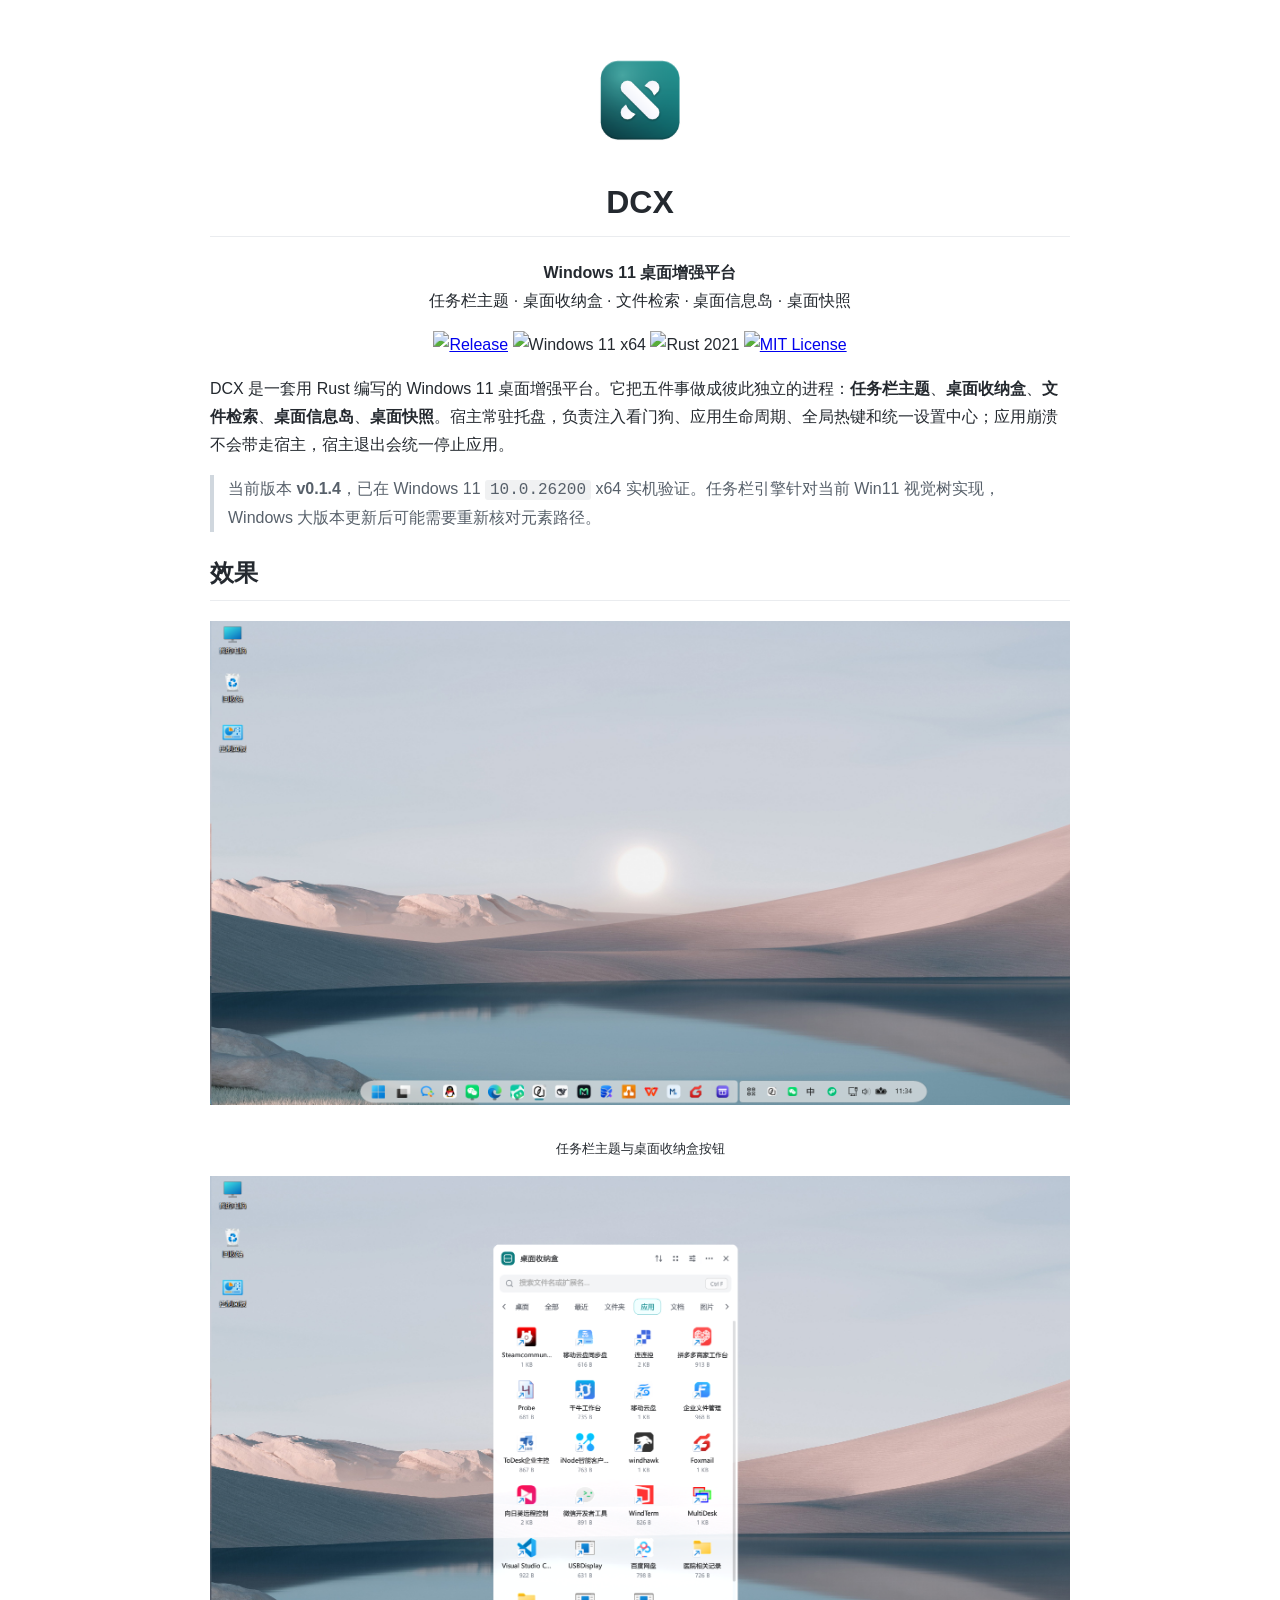
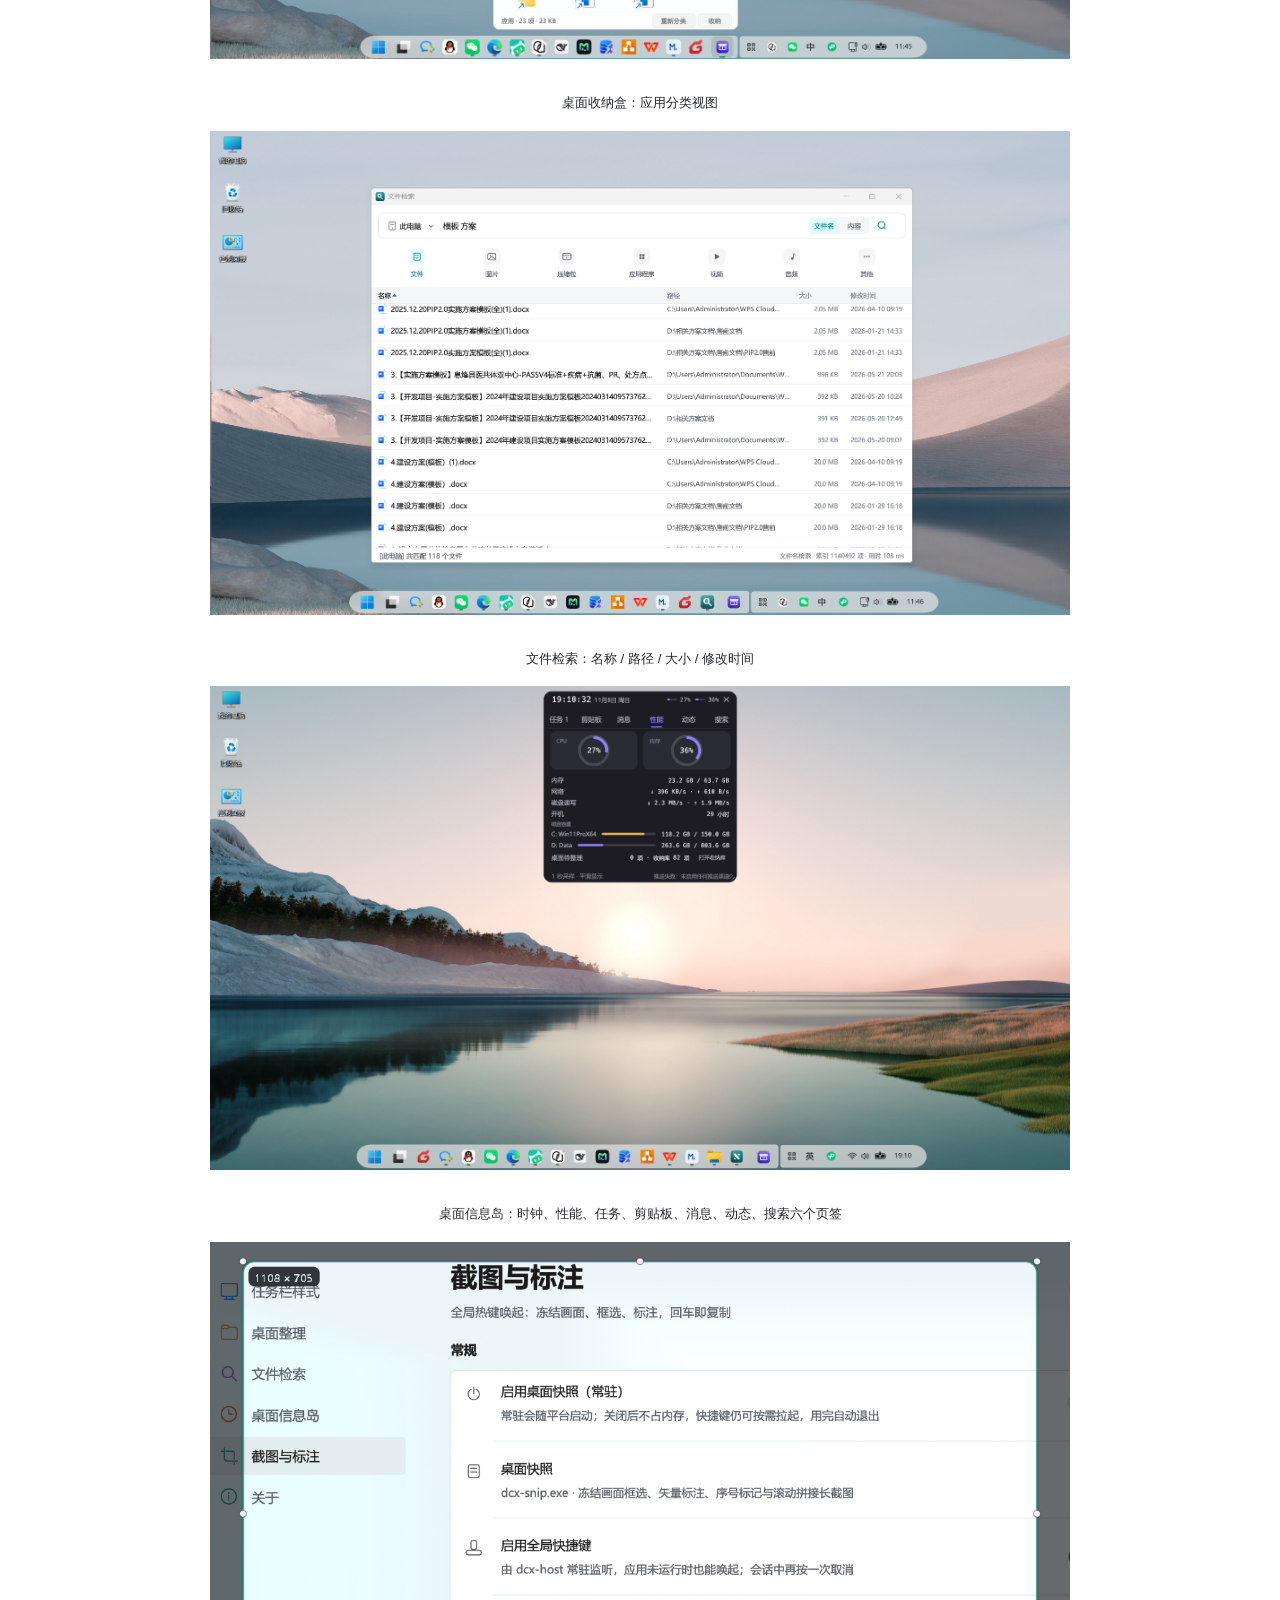
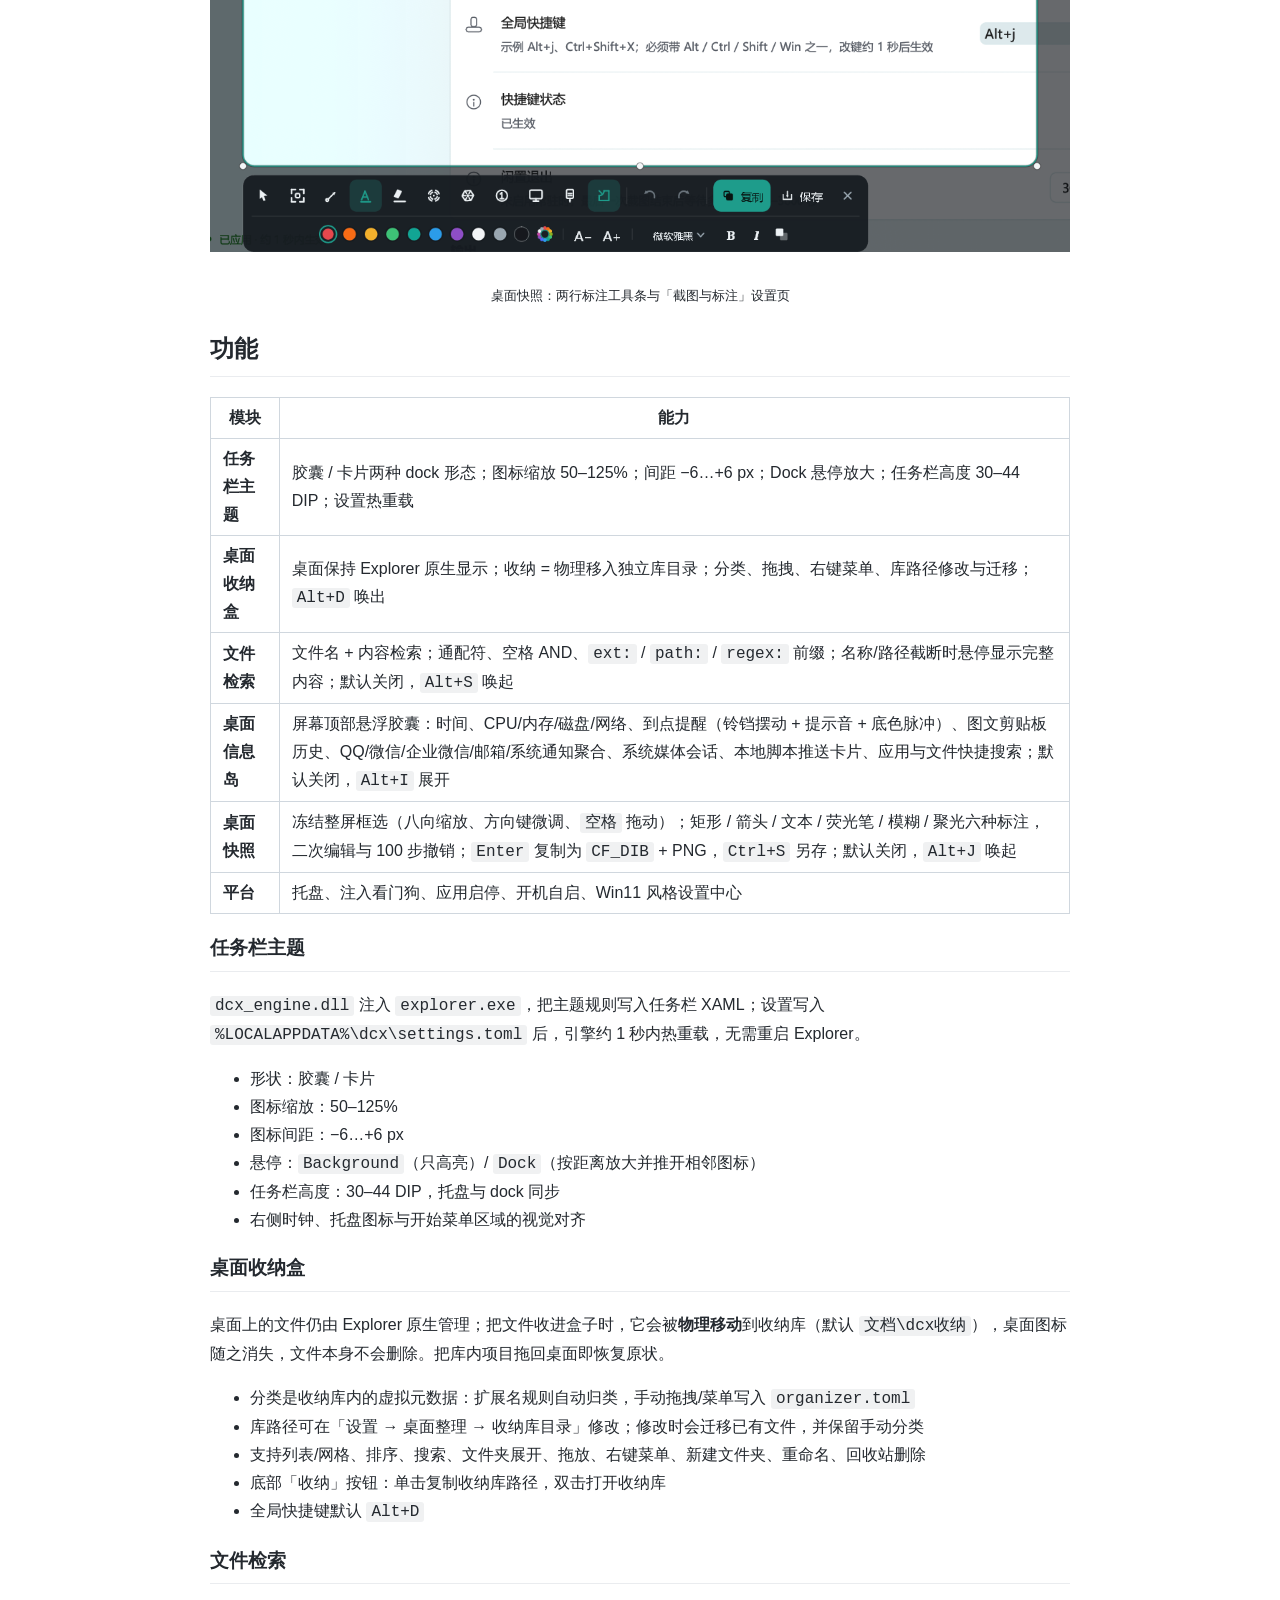
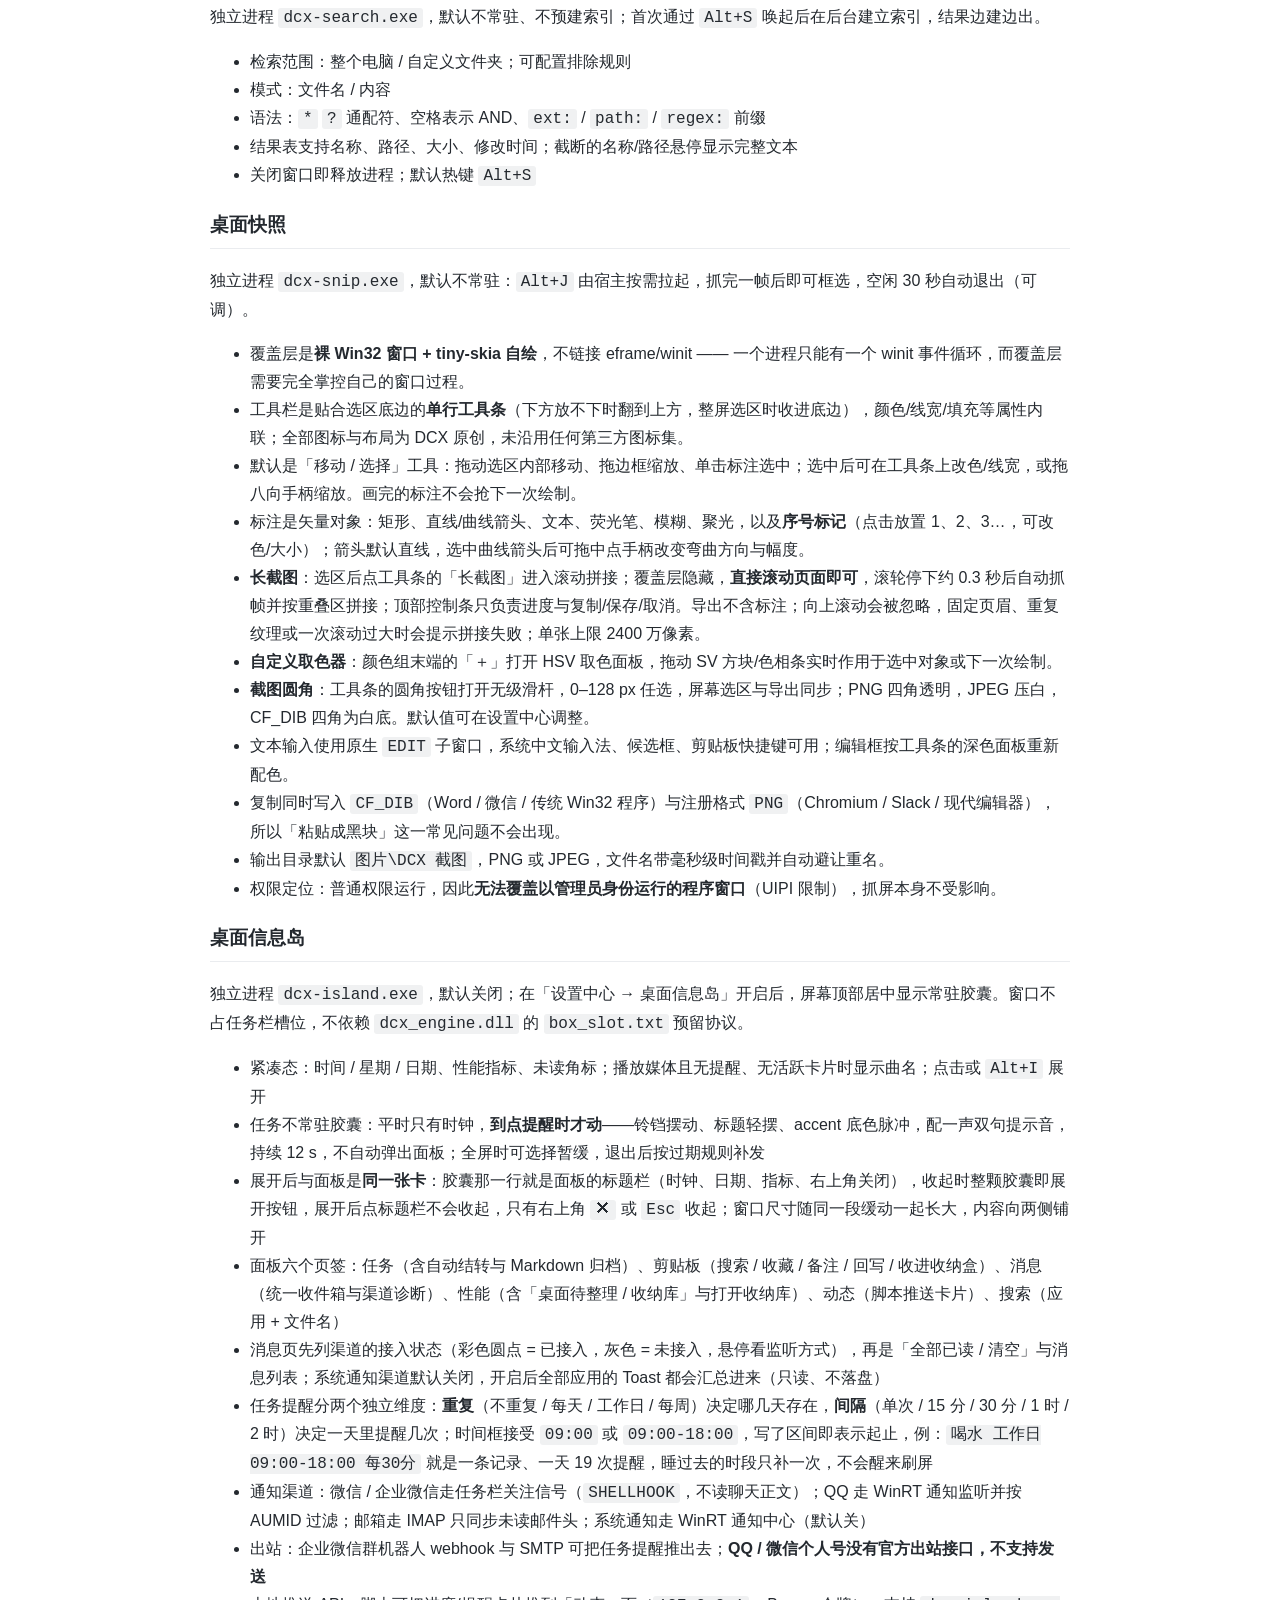
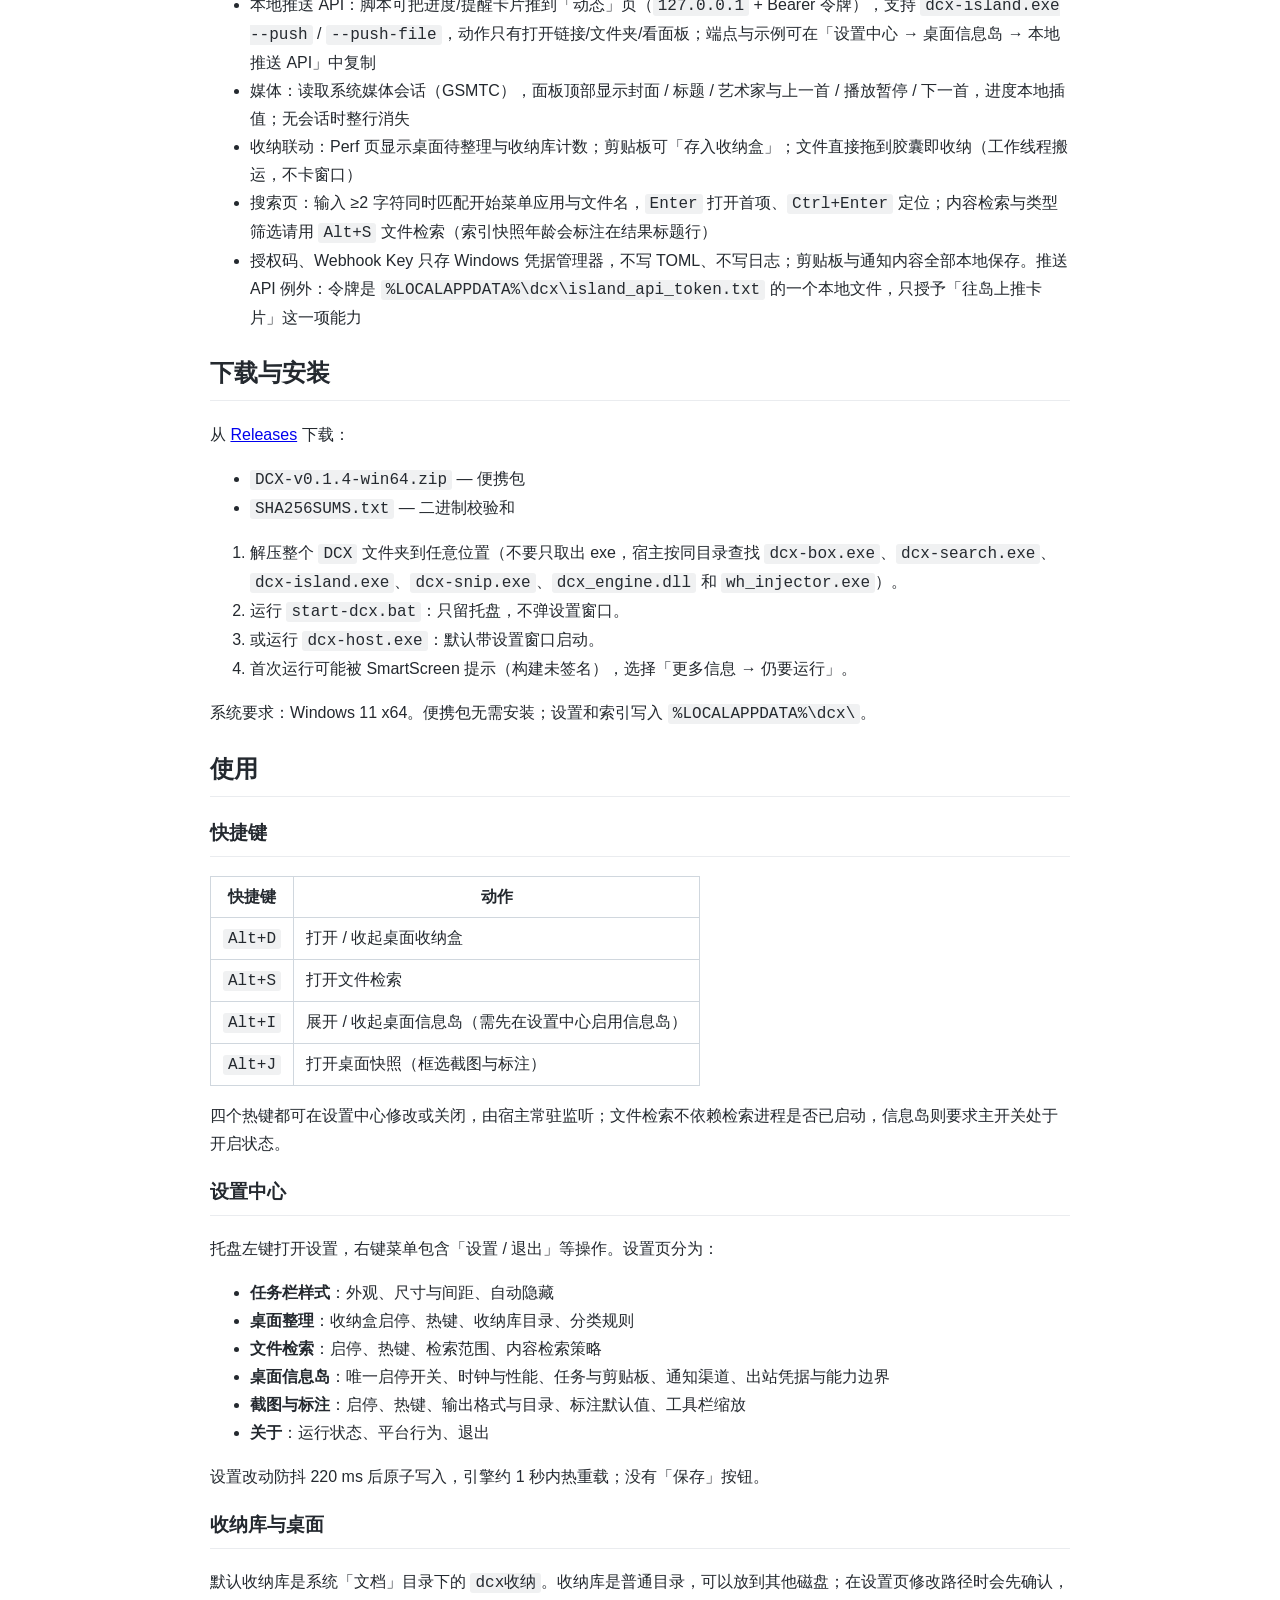
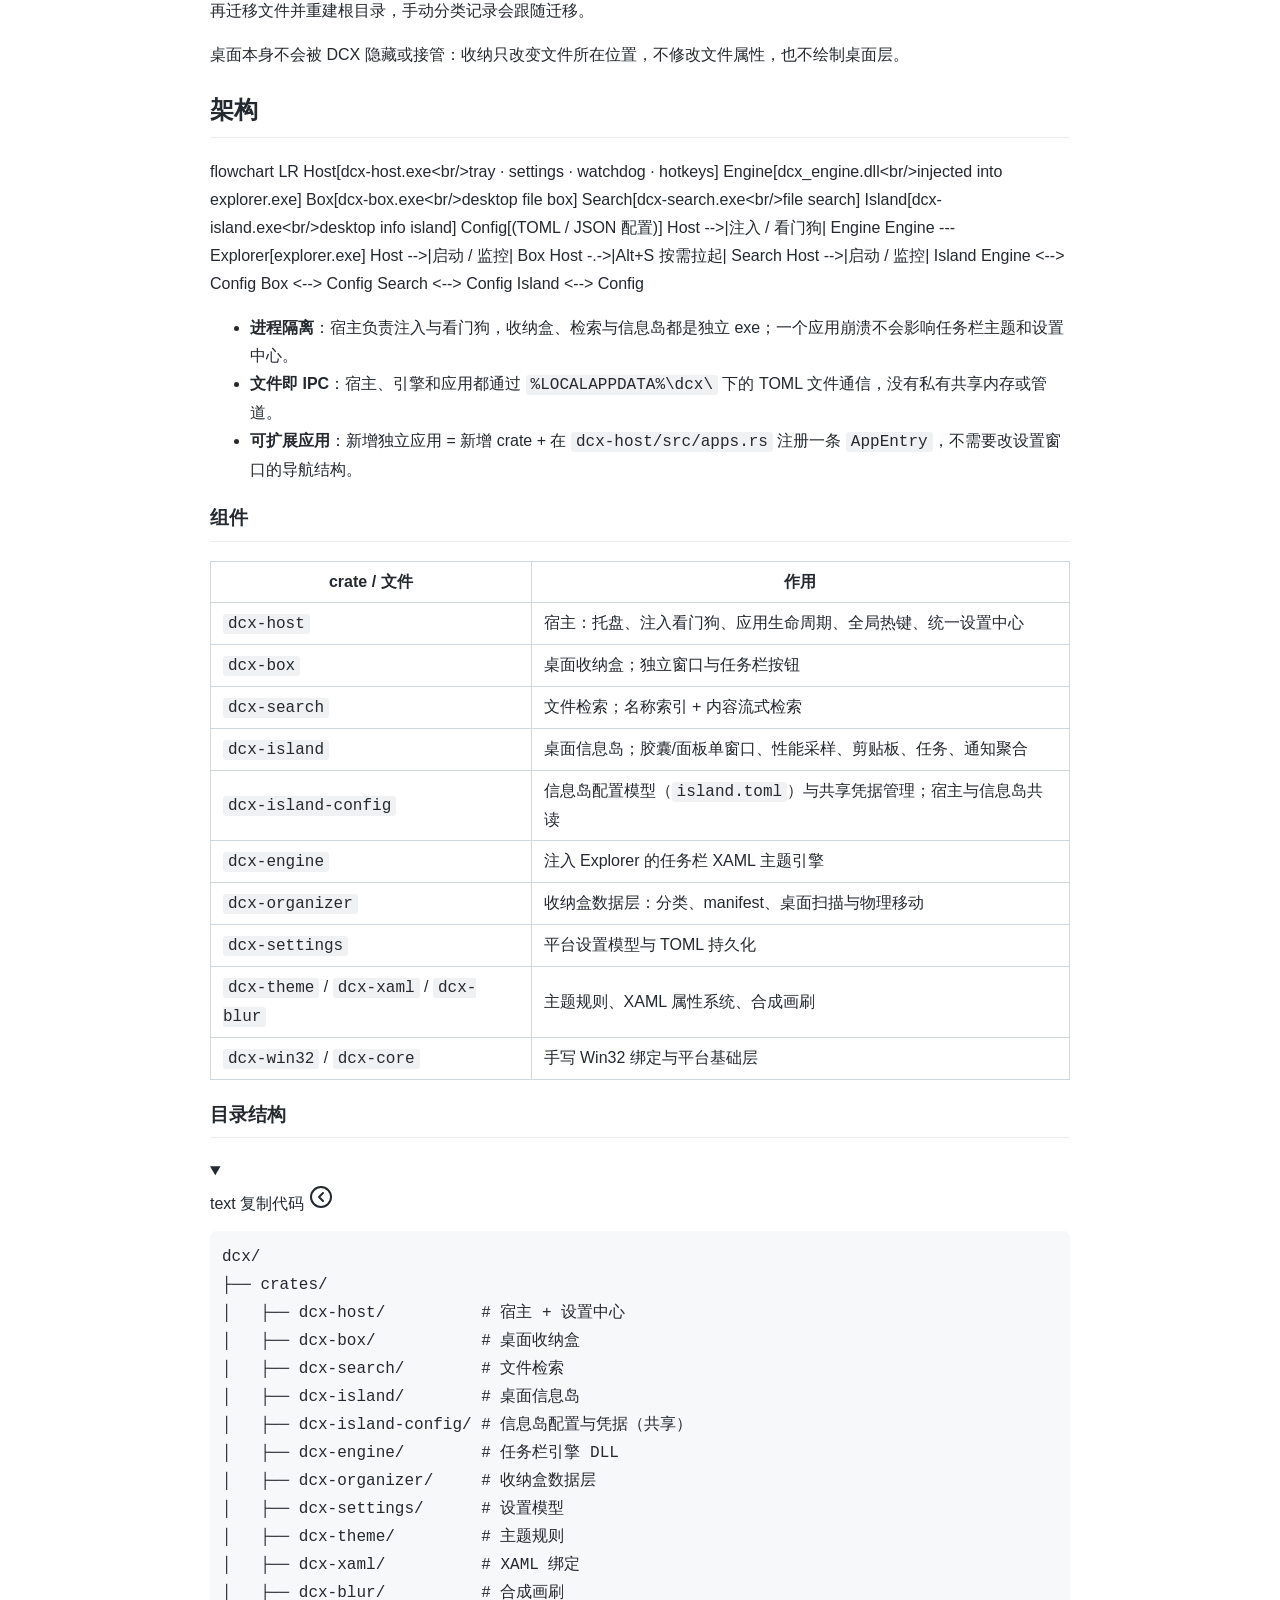
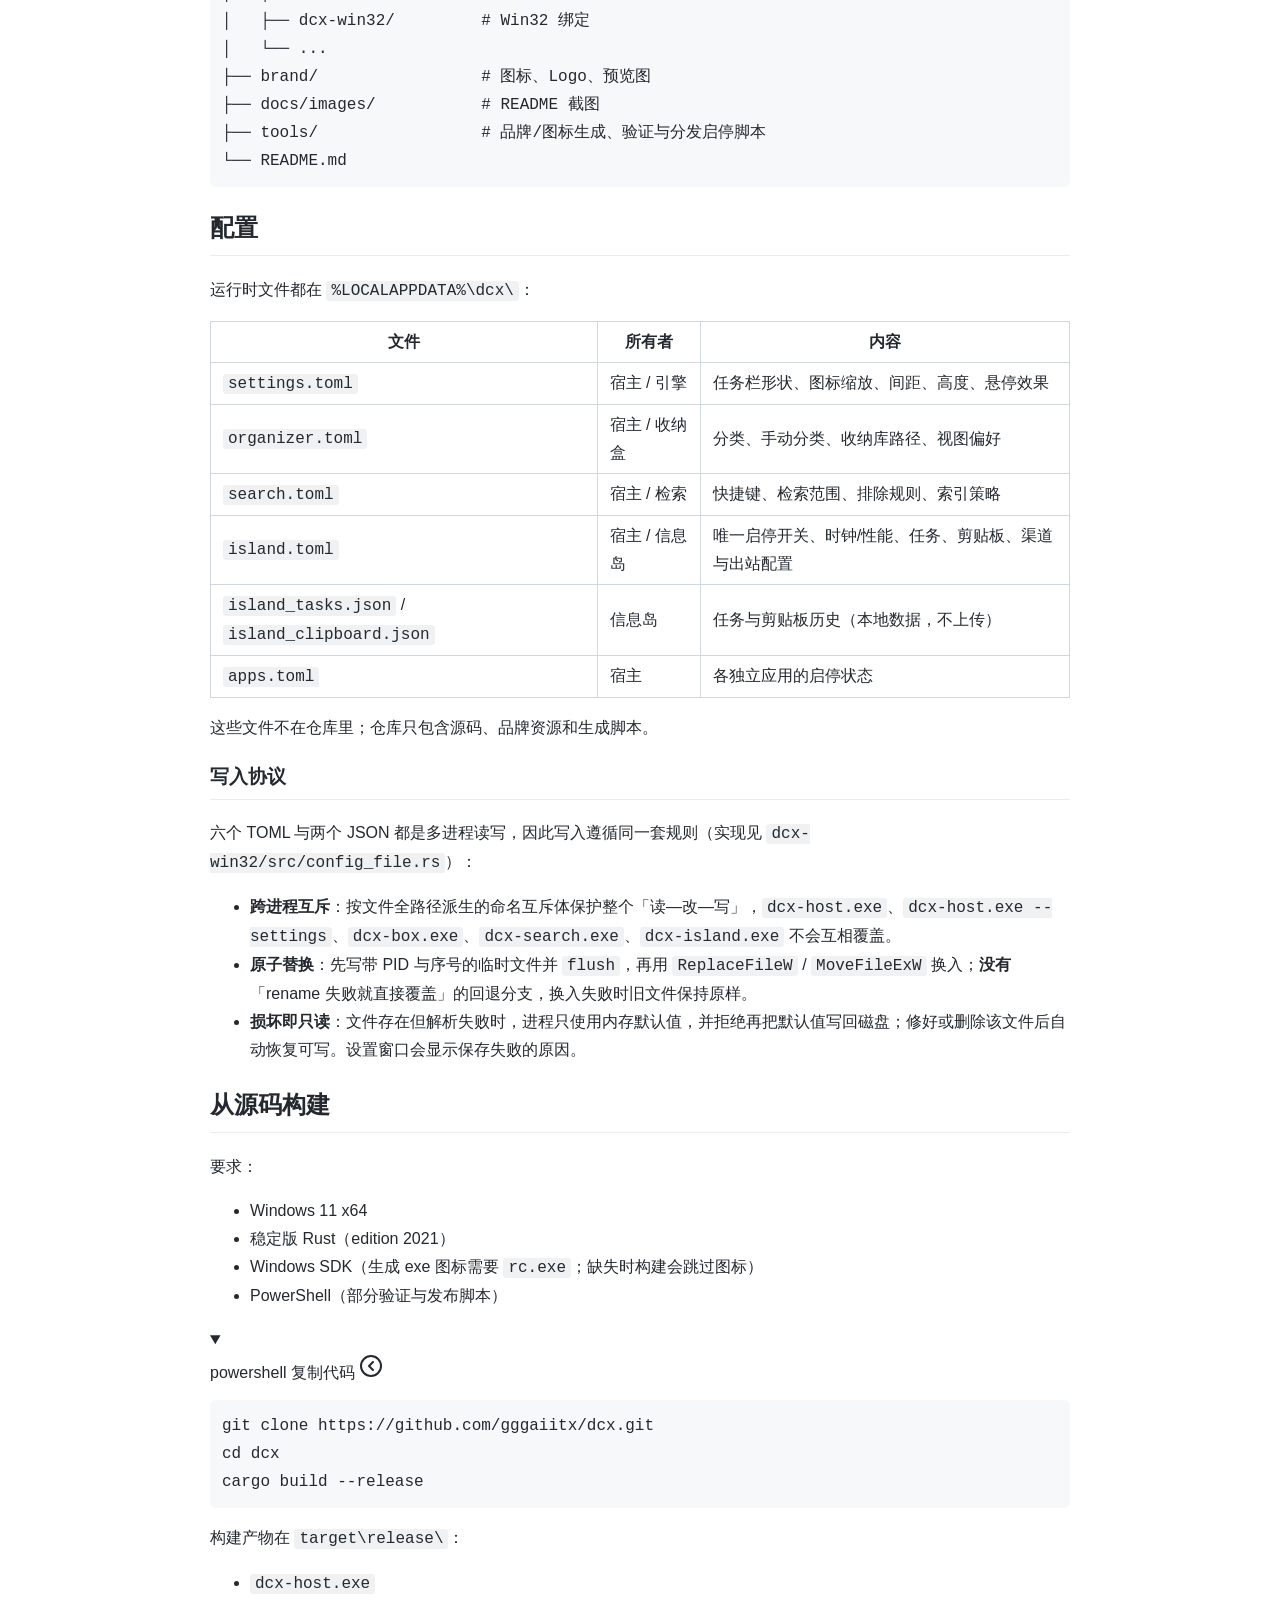
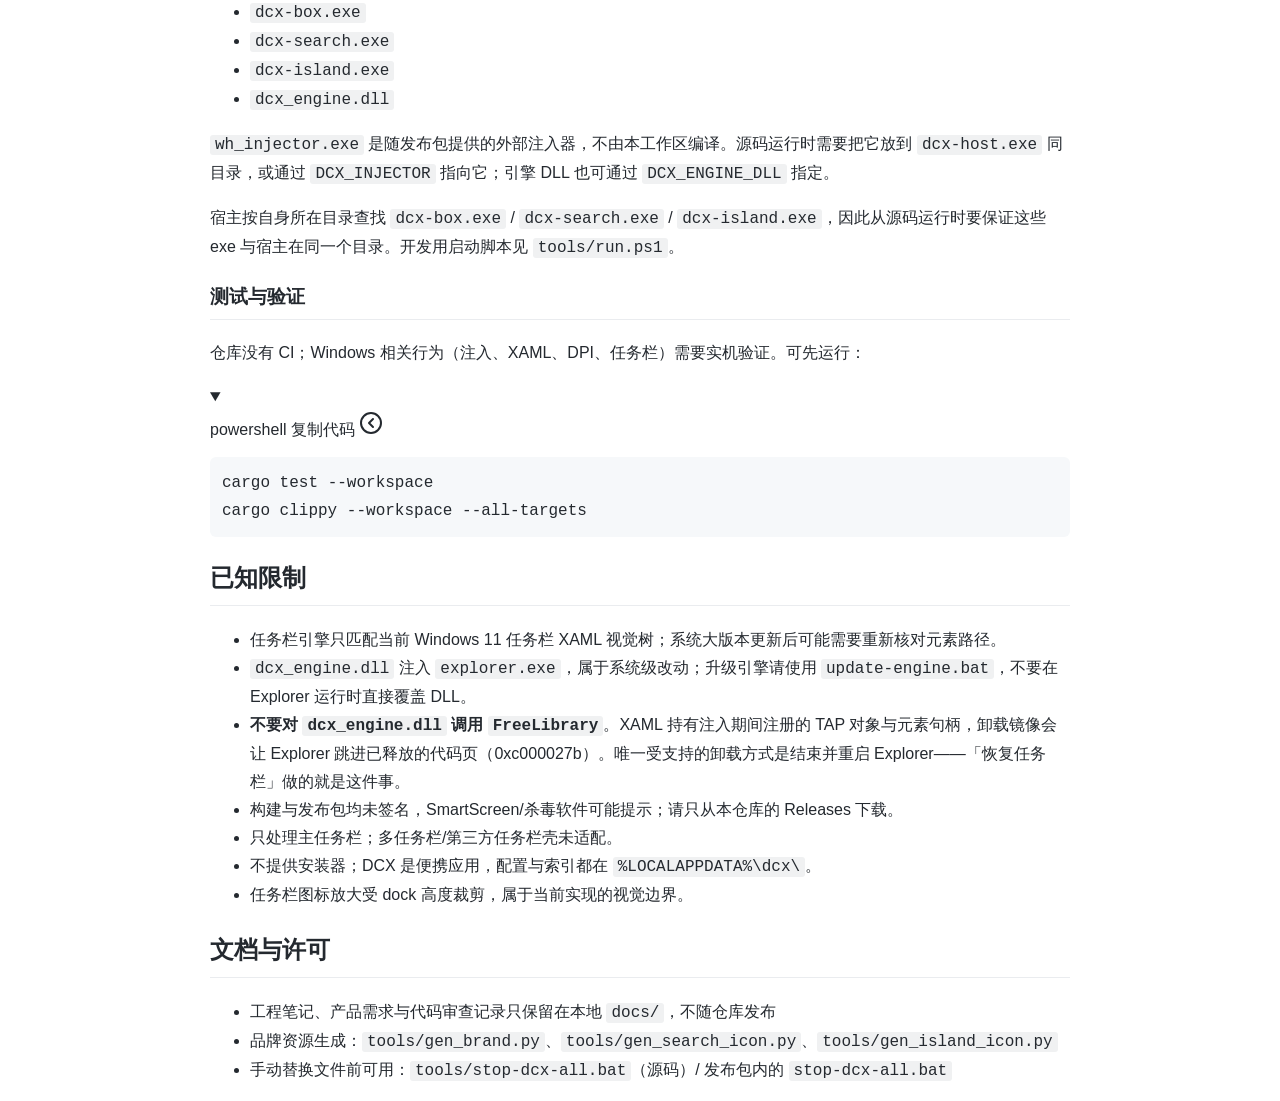
==== commit a9d6808c: "release: v0.1.4 - 截图 OCR 与翻译、长截图双向拼接、收纳盒桌面还原 - dcx-snip: 文字识别（本地 Windows OCR / OpenAI 兼容 / 自定义 HTTP）" ====
--- a/README.html
+++ b/README.html
@@ -30,7 +30,7 @@
 </p>
 <p data-line="18">DCX 是一套用 Rust 编写的 Windows 11 桌面增强平台。它把五件事做成彼此独立的进程：<strong>任务栏主题</strong>、<strong>桌面收纳盒</strong>、<strong>文件检索</strong>、<strong>桌面信息岛</strong>、<strong>桌面快照</strong>。宿主常驻托盘，负责注入看门狗、应用生命周期、全局热键和统一设置中心；应用崩溃不会带走宿主，宿主退出会统一停止应用。</p>
 <blockquote data-line="20">
-<p data-line="20">当前版本 <strong>v0.1.3</strong>，已在 Windows 11 <code>10.0.26200</code> x64 实机验证。任务栏引擎针对当前 Win11 视觉树实现，Windows 大版本更新后可能需要重新核对元素路径。</p>
+<p data-line="20">当前版本 <strong>v0.1.4</strong>，已在 Windows 11 <code>10.0.26200</code> x64 实机验证。任务栏引擎针对当前 Win11 视觉树实现，Windows 大版本更新后可能需要重新核对元素路径。</p>
 </blockquote>
 <h2 data-line="22" id="效果">效果</h2>
 <p align="center">
@@ -151,7 +151,7 @@
 <h2 data-line="120" id="下载与安装">下载与安装</h2>
 <p data-line="122">从 <a href="https://github.com/gggaiitx/dcx/releases/latest">Releases</a> 下载：</p>
 <ul data-line="124">
-<li data-line="124"><code>DCX-v0.1.3-win64.zip</code> — 便携包</li>
+<li data-line="124"><code>DCX-v0.1.4-win64.zip</code> — 便携包</li>
 <li data-line="125"><code>SHA256SUMS.txt</code> — 二进制校验和</li>
 </ul>
 <ol data-line="127">
